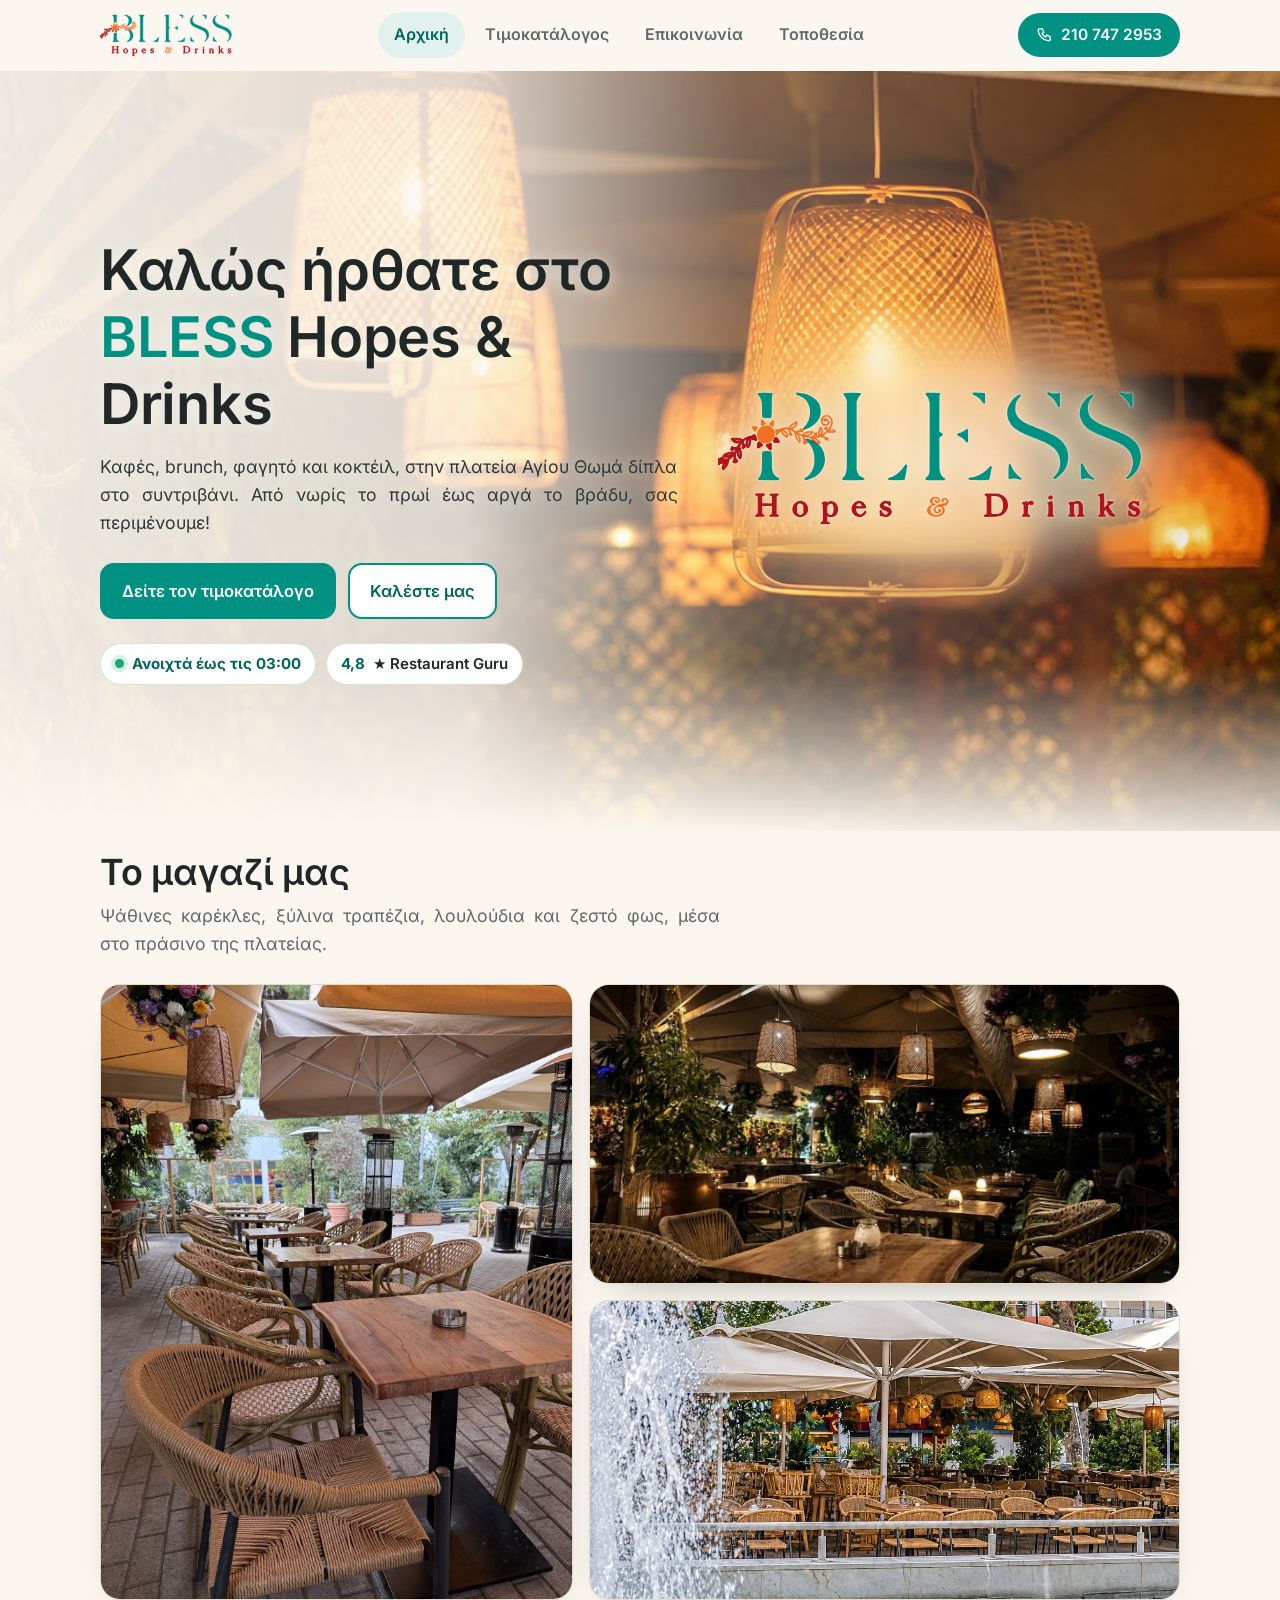
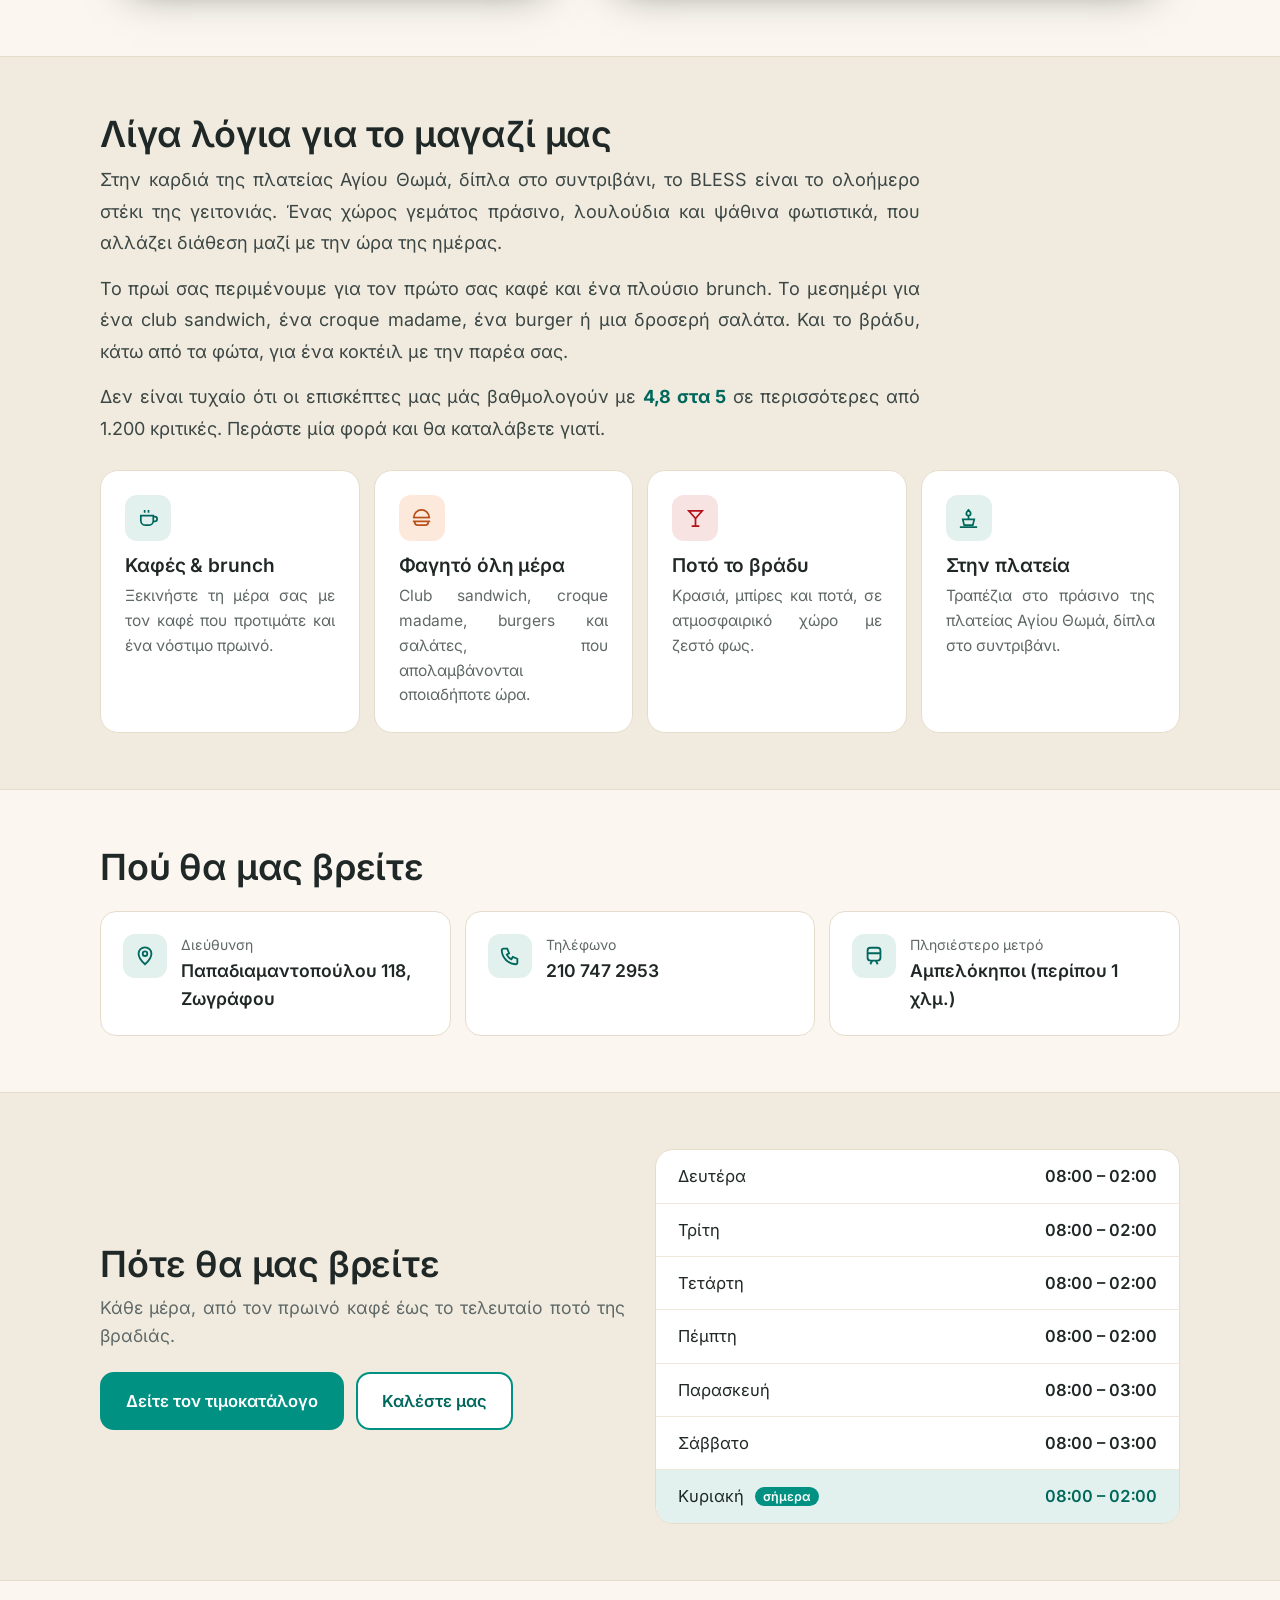
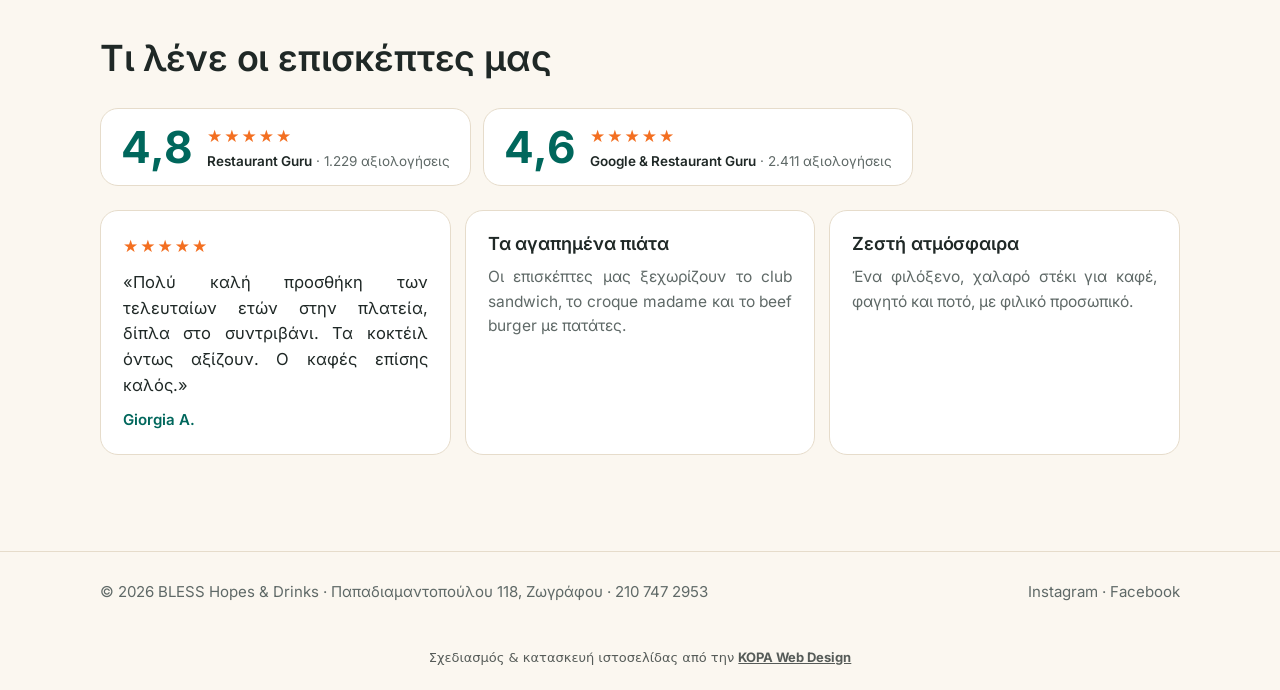
==== erga/bless/index.html @ dde5d7a7 "Host client sites under /erga and link projects directly to them Co-Authored-By: Claude Opus 5.5 <no" ====
<!DOCTYPE html>
<html lang="el">
<head>
<meta charset="utf-8">
<meta name="viewport" content="width=device-width, initial-scale=1">
<title>BLESS Hopes &amp; Drinks · Ζωγράφου</title>
<meta name="description" content="BLESS Hopes & Drinks, Παπαδιαμαντοπούλου 118, πλατεία Αγίου Θωμά, Ζωγράφου. Καφές, brunch, φαγητό και κοκτέιλ, κάθε μέρα από τις 08:00. Τηλ. 210 747 2953.">
<meta name="theme-color" content="#fbf7f0">
<style>
@font-face{font-family:'Inter';font-style:normal;font-display:swap;font-weight:400;src:url([data-uri]) format('woff2');unicode-range:U+0000-00FF,U+0131,U+0152-0153,U+02BB-02BC,U+02C6,U+02DA,U+02DC,U+0304,U+0308,U+0329,U+2000-206F,U+20AC,U+2122,U+2191,U+2193,U+2212,U+2215,U+FEFF,U+FFFD}
@font-face{font-family:'Inter';font-style:normal;font-display:swap;font-weight:400;src:url([data-uri]) format('woff2');unicode-range:U+0370-0377,U+037A-037F,U+0384-038A,U+038C,U+038E-03A1,U+03A3-03FF}
@font-face{font-family:'Inter';font-style:normal;font-display:swap;font-weight:600;src:url([data-uri]) format('woff2');unicode-range:U+0000-00FF,U+0131,U+0152-0153,U+02BB-02BC,U+02C6,U+02DA,U+02DC,U+0304,U+0308,U+0329,U+2000-206F,U+20AC,U+2122,U+2191,U+2193,U+2212,U+2215,U+FEFF,U+FFFD}
@font-face{font-family:'Inter';font-style:normal;font-display:swap;font-weight:600;src:url([data-uri]) format('woff2');unicode-range:U+0370-0377,U+037A-037F,U+0384-038A,U+038C,U+038E-03A1,U+03A3-03FF}
@font-face{font-family:'Inter';font-style:normal;font-display:swap;font-weight:700;src:url([data-uri]) format('woff2');unicode-range:U+0000-00FF,U+0131,U+0152-0153,U+02BB-02BC,U+02C6,U+02DA,U+02DC,U+0304,U+0308,U+0329,U+2000-206F,U+20AC,U+2122,U+2191,U+2193,U+2212,U+2215,U+FEFF,U+FFFD}
@font-face{font-family:'Inter';font-style:normal;font-display:swap;font-weight:700;src:url([data-uri]) format('woff2');unicode-range:U+0370-0377,U+037A-037F,U+0384-038A,U+038C,U+038E-03A1,U+03A3-03FF}
:root{
  --bg:#fbf7f0;        /* κρεμ φόντο */
  --bg-2:#f1ebdf;      /* πιο βαθύ κρεμ για ζώνες */
  --card:#ffffff;
  --line:#e6dccb;
  --teal:#009183;      /* τιρκουάζ λογοτύπου */
  --teal-d:#00675c;    /* πιο σκούρο για hover / κείμενο */
  --red:#b4121a;       /* κόκκινο «Hopes & Drinks» */
  --orange:#f36f21;    /* πορτοκαλί ήλιου */
  --tint:#e2f1ee;      /* απαλό τιρκουάζ για ετικέτες */
  --text:#1f2826;
  --muted:#5f6967;
  --ease:cubic-bezier(.22,.61,.36,1);
  --font:'Aptos','Aptos Body','Aptos Display','Inter',system-ui,-apple-system,'Segoe UI',Roboto,sans-serif;
}
*{box-sizing:border-box;margin:0;padding:0}
html{scroll-behavior:smooth;-webkit-text-size-adjust:100%}
body{font-family:var(--font);font-size:17px;line-height:1.6;background:var(--bg);color:var(--text);
  -webkit-font-smoothing:antialiased;-moz-osx-font-smoothing:grayscale;text-rendering:optimizeLegibility;overflow-x:hidden}
body.locked{overflow:hidden}
button,a,input,blockquote,figcaption,small,b,em{font-family:var(--font)}
a{color:inherit;text-decoration:none}
img{display:block;max-width:100%}
::selection{background:var(--teal);color:#fff}
:focus-visible{outline:3px solid var(--orange);outline-offset:3px;border-radius:8px}
svg.logo{display:block;height:auto}

/* ---------- Splash (λογότυπο σε πλήρη ανάλυση) ---------- */
#splash{position:fixed;inset:0;z-index:100;background:#fff;display:flex;align-items:center;justify-content:center;transition:opacity .8s var(--ease),visibility .8s}
#splash.hide{opacity:0;visibility:hidden}
#splash svg{width:min(88vw,1000px);opacity:0;transform:scale(.94);animation:rise 1.1s var(--ease) .15s forwards}
@keyframes rise{to{opacity:1;transform:none}}

/* ---------- Header ---------- */
header{position:sticky;top:0;z-index:50;background:rgba(251,247,240,.92);backdrop-filter:blur(12px);-webkit-backdrop-filter:blur(12px);border-bottom:1px solid transparent;transition:border-color .4s var(--ease),box-shadow .4s var(--ease)}
header.scrolled{border-color:var(--line);box-shadow:0 6px 24px -18px rgba(0,60,55,.4)}
.bar{max-width:1120px;margin:0 auto;padding:12px 20px;display:flex;align-items:center;justify-content:space-between;gap:16px}
.brand{display:flex;align-items:center}
.brand svg{height:46px;width:auto}
nav{display:flex;gap:4px;align-items:center}
nav a{padding:10px 16px;border-radius:999px;font-weight:600;font-size:16px;color:var(--muted);transition:color .35s var(--ease),background .35s var(--ease)}
nav a:hover{color:var(--text);background:var(--tint)}
nav a.active{color:var(--teal-d);background:var(--tint)}
.call{display:inline-flex;align-items:center;gap:8px;background:var(--teal);color:#fff;padding:10px 18px;border-radius:999px;font-weight:600;font-size:15.5px;transition:background .35s var(--ease),transform .35s var(--ease)}
.call:hover{background:var(--teal-d);transform:translateY(-1px)}
.call svg{width:17px;height:17px}
@media (max-width:760px){
  .bar{padding:8px 8px;gap:6px;flex-wrap:nowrap}
  .brand{flex:none}
  .brand svg{height:22px}
  .call span{display:none}.call{padding:7px;flex:none}
  nav{flex:1;min-width:0;justify-content:space-between;gap:0;overflow-x:auto;scrollbar-width:none}
  nav::-webkit-scrollbar{display:none}
  nav a{flex:0 0 auto;padding:8px 2px;font-size:clamp(10px,2.75vw,14px);letter-spacing:-.015em;white-space:nowrap}
  nav a.active,nav a:hover{background:none}
}
@media (min-width:761px) and (max-width:1000px){
  .bar{gap:8px}
  nav a{padding:9px 10px;font-size:15px}
  .call span{display:none}.call{padding:10px}
}

/* ---------- Views (ομαλές μεταβάσεις) ---------- */
.view{display:none;opacity:0;transform:translateY(14px);transition:opacity .5s var(--ease),transform .5s var(--ease)}
.view.shown{display:block}.view.visible{opacity:1;transform:none}
#veil{position:fixed;inset:0;background:var(--bg);z-index:40;pointer-events:none;opacity:0;transition:opacity .32s var(--ease)}
#veil.on{opacity:1}
.rv{opacity:0;transform:translateY(18px);transition:opacity .7s var(--ease),transform .7s var(--ease)}
.rv.in{opacity:1;transform:none}

.wrap{max-width:1120px;margin:0 auto;padding:0 20px}
section{padding:56px 0}
h1,h2,h3{font-weight:600;line-height:1.2;letter-spacing:-.005em}
h2{font-size:clamp(26px,3.6vw,36px);margin-bottom:8px}
.sub{color:var(--muted);font-size:17.5px;max-width:620px}
.label{display:inline-block;background:var(--tint);color:var(--teal-d);font-weight:600;font-size:13.5px;padding:5px 12px;border-radius:999px;margin-bottom:12px}
.btn svg{width:19px;height:19px}
.btn{display:inline-flex;align-items:center;justify-content:center;gap:8px;padding:14px 24px;border-radius:14px;font-weight:600;font-size:16.5px;border:2px solid var(--teal);transition:background .35s var(--ease),color .35s var(--ease),transform .35s var(--ease),box-shadow .35s var(--ease)}
.btn.solid{background:var(--teal);color:#fff}
.btn.solid:hover{background:var(--teal-d);border-color:var(--teal-d);transform:translateY(-2px);box-shadow:0 10px 24px -12px rgba(0,103,92,.7)}
.btn.line{color:var(--teal-d);background:#fff}
.btn.line:hover{background:var(--tint);transform:translateY(-2px)}

/* Πλήρης στοίχιση κειμένων */
p,.sub,.story p,.fc p,.rc p,.rc blockquote,.row .d,.menu-foot p,.cnote,.box dd,.map p{text-align:justify;text-justify:inter-word;-webkit-hyphens:none;hyphens:none;overflow-wrap:normal;word-break:normal}
.facts,.qi b{text-align:left}
p,.sub,blockquote,.row .d,.box dd{-webkit-hyphens:none;hyphens:none;word-break:keep-all;overflow-wrap:normal}

/* ---------- Αρχική ---------- */
.hero{position:relative;isolation:isolate;overflow:hidden;min-height:min(86vh,760px);display:flex;align-items:center;padding:44px 0 30px}
.hero>.wrap{width:100%;display:grid;grid-template-columns:1.1fr .9fr;gap:30px;align-items:center}
.hero h1,.hero .sub{text-shadow:0 1px 18px rgba(251,247,240,.9)}
.hero .sub{color:#2f3a38}
.hero h1{font-size:clamp(34px,5vw,56px);margin:6px 0 14px}
.hero h1 span{color:var(--teal)}
.hero .acts{display:flex;gap:12px;flex-wrap:wrap;margin-top:26px}
.hero .acts .btn{padding:13px 20px}
.hero-bg{position:absolute;inset:0;z-index:-2;filter:saturate(1.08) contrast(1.03);background-size:cover;background-position:62% 38%;transform:scale(1.03);animation:heroZoom 18s ease-in-out infinite alternate}
@keyframes heroZoom{to{transform:scale(1.09)}}
.hero-veil{position:absolute;inset:0;z-index:-1;background:
  linear-gradient(90deg,rgba(251,247,240,.94) 0%,rgba(251,247,240,.86) 36%,rgba(251,244,232,.35) 58%,rgba(60,35,15,.12) 100%),
  linear-gradient(180deg,rgba(251,247,240,0) 78%,var(--bg) 100%)}
.hero-art{position:relative;justify-self:center;width:min(100%,500px);display:grid;place-items:center;padding:20px 10px}
.hero-art{isolation:isolate}
.hero-art::before{content:"";position:absolute;inset:-34% -10% -34% -6%;z-index:-1;
  background:rgba(255,240,218,.42);backdrop-filter:blur(14px) saturate(1.15);-webkit-backdrop-filter:blur(14px) saturate(1.15);
  -webkit-mask-image:radial-gradient(closest-side,#000 55%,rgba(0,0,0,.6) 75%,transparent 100%);mask-image:radial-gradient(closest-side,#000 55%,rgba(0,0,0,.6) 75%,transparent 100%)}
.hero-art::after{content:"";position:absolute;inset:-10% -4%;z-index:-1;border-radius:50%;background:radial-gradient(closest-side,rgba(255,247,234,.7),rgba(255,240,218,.35) 60%,rgba(255,240,218,0) 100%);animation:glow 6s ease-in-out infinite alternate}
@keyframes glow{from{opacity:.75;transform:scale(.97)}to{opacity:1;transform:scale(1.03)}}
.hero-art svg{width:100%;filter:drop-shadow(0 0 1px rgba(255,248,236,.9)) drop-shadow(0 0 10px rgba(255,236,205,.85)) drop-shadow(0 6px 22px rgba(120,70,20,.25))}
.facts{display:flex;gap:10px;flex-wrap:wrap;margin-top:24px}
.facts span{background:#fff;border:1px solid var(--line);padding:8px 14px;border-radius:999px;font-size:15px;font-weight:600;display:inline-flex;align-items:center;gap:8px}
.facts b{color:var(--teal-d)}
.dot{width:9px;height:9px;border-radius:50%;background:#9aa}
.dot.open{background:#1ba672;box-shadow:0 0 0 4px rgba(27,166,114,.18)}
.dot.closed{background:var(--red)}
@media (max-width:760px){
  .hero{min-height:auto;padding:24px 0 40px}
  .hero>.wrap{grid-template-columns:1fr;text-align:center}
  .hero-bg{background-position:55% 40%}
  .hero-veil{background:linear-gradient(180deg,rgba(251,247,240,.15) 0%,rgba(251,247,240,.6) 34%,rgba(251,247,240,.9) 56%,var(--bg) 100%)}
  .hero-art{grid-row:1;width:min(90%,360px);padding:14px 6px}
  .hero .sub{margin:0 auto;text-align-last:center}.hero .acts,.facts{justify-content:center}
  .hero .acts .btn{flex:1 1 220px}
}

.gallery{display:grid;grid-template-columns:1fr 1.25fr;grid-template-rows:repeat(2,clamp(160px,24vw,300px));gap:16px;margin-top:26px}
.gallery figure{border-radius:20px;overflow:hidden;background:var(--bg-2);border:1px solid var(--line);box-shadow:0 18px 40px -30px rgba(0,0,0,.5)}
.gallery figure:first-child{grid-row:1 / span 2}
.gallery img{width:100%;height:100%;object-fit:cover;transition:transform .8s var(--ease)}
.gallery figure:nth-child(3) img{object-position:50% 58%}
.gallery figure:hover img{transform:scale(1.03)}
@media (max-width:760px){.gallery{gap:10px;grid-template-columns:1fr 1fr;grid-template-rows:repeat(2,150px)}.gallery figure{border-radius:14px}}

.band{background:var(--bg-2);border-top:1px solid var(--line);border-bottom:1px solid var(--line)}

.quick{display:grid;grid-template-columns:repeat(3,1fr);gap:14px;margin-top:22px}
@media (max-width:860px){.quick{grid-template-columns:1fr}}
.qi{background:var(--card);border:1px solid var(--line);border-radius:16px;padding:22px;display:flex;gap:14px;align-items:flex-start;transition:border-color .4s var(--ease)}
a.qi:hover{border-color:var(--teal)}
.qi .ic{flex:none;width:44px;height:44px;border-radius:12px;background:var(--tint);color:var(--teal-d);display:grid;place-items:center}
.qi .ic svg{width:22px;height:22px}
.qi small{display:block;color:var(--muted);font-size:14px}
.qi b{font-weight:600;font-size:17.5px}

.story{max-width:820px;margin-top:6px}
.story p{font-size:18px;line-height:1.75;color:#3c4745}
.story p+p{margin-top:14px}
.story strong{color:var(--teal-d);font-weight:700}
.feat{display:grid;grid-template-columns:repeat(4,1fr);gap:14px;margin-top:26px}
@media (max-width:960px){.feat{grid-template-columns:1fr 1fr}}
@media (max-width:560px){.feat{grid-template-columns:1fr}}
.fc{background:var(--card);border:1px solid var(--line);border-radius:18px;padding:24px;transition:transform .4s var(--ease),box-shadow .4s var(--ease)}
.fc:hover{transform:translateY(-4px);box-shadow:0 16px 32px -22px rgba(0,60,55,.5)}
.fc .ic{width:46px;height:46px;border-radius:12px;background:var(--tint);color:var(--teal-d);display:grid;place-items:center;margin-bottom:14px}
.fc:nth-child(2) .ic{background:#fde9dc;color:#b9501a}
.fc:nth-child(3) .ic{background:#f8e3e3;color:var(--red)}
.fc .ic svg{width:23px;height:23px}
.fc h3{font-size:19px;margin-bottom:6px}
.fc p{color:var(--muted);font-size:15.5px}

.rev-head{display:flex;justify-content:space-between;align-items:flex-end;gap:20px;flex-wrap:wrap}
.scores{display:flex;gap:12px;flex-wrap:wrap}
.score{display:flex;align-items:center;gap:14px;background:var(--card);border:1px solid var(--line);border-radius:18px;padding:14px 20px}
.score .big{font-size:44px;font-weight:700;color:var(--teal-d);line-height:1}
.score small{color:var(--muted);font-size:13.5px;line-height:1.4;display:block;margin-top:2px}
.score small b{color:var(--text);font-weight:600}
.stars{color:var(--orange);letter-spacing:2px;font-size:17px}
.reviews{display:grid;grid-template-columns:repeat(3,1fr);gap:14px;margin-top:24px}
@media (max-width:960px){.reviews{grid-template-columns:1fr 1fr}}
@media (max-width:620px){.reviews{grid-template-columns:1fr}}
.rc{background:var(--card);border:1px solid var(--line);border-radius:18px;padding:22px;display:flex;flex-direction:column;gap:10px}
.rc blockquote{font-size:16.5px;line-height:1.55;flex:1}
.rc figcaption{font-weight:600;color:var(--teal-d);font-size:15px}
.rc h3{font-size:18px}
.rc p{color:var(--muted);font-size:15.5px}

.hours-wrap{display:grid;grid-template-columns:1fr 1fr;gap:30px;align-items:center}
@media (max-width:860px){.hours-wrap{grid-template-columns:1fr}}
.hours{background:var(--card);border:1px solid var(--line);border-radius:18px;overflow:hidden}
.hr{display:flex;justify-content:space-between;padding:13px 22px;border-top:1px solid #efe8db;font-size:16.5px}
.hr:first-child{border-top:0}
.hr b{font-weight:600;font-variant-numeric:tabular-nums}
.hr.today{background:var(--tint)}
.hr.today b{color:var(--teal-d)}
.hr em{font-style:normal;font-size:12.5px;font-weight:600;color:#fff;background:var(--teal);padding:2px 8px;border-radius:999px;margin-left:6px;vertical-align:1px}

/* ---------- Τιμοκατάλογος ---------- */
.menu-head{padding:40px 0 10px;text-align:center}
.menu-head .sub{margin:0 auto;text-align-last:center}
.chips{position:sticky;top:var(--hh,69px);z-index:30;background:rgba(251,247,240,.95);backdrop-filter:blur(8px);-webkit-backdrop-filter:blur(8px);padding:10px 0;border-bottom:1px solid var(--line)}
.chips .cw{position:relative;max-width:1120px;margin:0 auto}
.chips .wrap{scroll-behavior:smooth;-webkit-mask-image:linear-gradient(90deg,transparent 0,#000 28px,#000 calc(100% - 28px),transparent 100%);mask-image:linear-gradient(90deg,transparent 0,#000 28px,#000 calc(100% - 28px),transparent 100%);display:flex;gap:8px;overflow-x:auto;scrollbar-width:none;-webkit-overflow-scrolling:touch}
.chips .wrap::-webkit-scrollbar{display:none}
.chips .arr{position:absolute;top:50%;transform:translateY(-50%);z-index:2;width:36px;height:36px;border-radius:50%;border:1px solid var(--line);background:#fff;color:var(--teal-d);font-size:22px;line-height:1;cursor:pointer;display:grid;place-items:center;box-shadow:0 4px 12px -6px rgba(0,60,55,.35);transition:opacity .3s var(--ease),background .3s}
.chips .arr:hover{background:var(--tint)}
.chips .arr.l{left:6px}.chips .arr.r{right:6px}
.chips .arr.off{opacity:0;pointer-events:none}
.chips .wrap button{flex:none;border:1px solid var(--line);background:#fff;color:var(--text);padding:9px 16px;border-radius:999px;font-size:15px;font-weight:600;cursor:pointer;transition:background .3s var(--ease),color .3s var(--ease),border-color .3s var(--ease)}
.chips .wrap button:hover{border-color:var(--teal)}
.chips .wrap button.on{background:var(--teal);border-color:var(--teal);color:#fff}
.cat{padding:34px 0 6px}
.cat h3{font-size:24px;display:flex;align-items:center;gap:12px;margin-bottom:14px}
.cat h3::after{content:"";flex:1;height:1px;background:var(--line)}
.list{background:var(--card);border:1px solid var(--line);border-radius:18px;overflow:hidden}
.row{display:flex;align-items:baseline;gap:12px;padding:15px 22px;border-top:1px solid #efe8db;transition:background .3s var(--ease)}
.row:first-child{border-top:0}
.row:hover{background:#f7fbfa}
.row .n{font-weight:600;font-size:17px}
.row .d{display:block;color:var(--muted);font-size:14.5px;font-weight:400;margin-top:2px}
.row .dots{flex:1;border-bottom:2px dotted #ddd3c2;transform:translateY(-5px);min-width:20px}
.row .p{font-weight:700;color:var(--teal-d);font-size:17.5px;white-space:nowrap;font-variant-numeric:tabular-nums}
.row .p.tbd{color:#b9b1a3}
.sh{padding:12px 22px 8px;background:var(--tint);color:var(--teal-d);font-weight:700;font-size:14px;letter-spacing:.06em;text-transform:uppercase;border-top:1px solid #efe8db}
.sh:first-child{border-top:0}
.cnote{color:var(--muted);font-size:15px;margin:-6px 0 12px}
@media (max-width:600px){.row .p{font-size:16px;white-space:normal;text-align:right;max-width:46%}}
@media (max-width:600px){.row .dots{visibility:hidden;min-width:8px}.row{padding:14px 18px}}
.menu-foot{margin:40px 0 10px;padding:22px;border-radius:18px;background:var(--tint);display:flex;justify-content:space-between;align-items:center;gap:16px;flex-wrap:wrap}
.menu-foot p{font-weight:600;max-width:620px}

/* ---------- Επικοινωνία ---------- */
.contact{display:grid;grid-template-columns:1fr 1fr;gap:16px;margin-top:24px}
@media (max-width:860px){.contact{grid-template-columns:1fr}}
.box{background:var(--card);border:1px solid var(--line);border-radius:18px;padding:26px}
.box dl{display:grid;gap:20px}
.box dt{font-size:14px;color:var(--muted);font-weight:600}
.box dd{font-size:19px;font-weight:600;margin-top:2px}
.box dd a{color:var(--teal-d);border-bottom:2px solid rgba(0,145,131,.3);transition:border-color .3s}
.box dd a:hover{border-color:var(--teal)}
.soc{display:flex;gap:10px;flex-wrap:wrap;margin-top:8px}
.soc a{display:inline-flex;align-items:center;gap:8px;padding:10px 16px;border:1px solid var(--line);border-radius:12px;font-weight:600;font-size:15.5px;background:#fff;transition:border-color .3s var(--ease),color .3s var(--ease)}
.soc a:hover{border-color:var(--teal);color:var(--teal-d)}
.soc svg{width:18px;height:18px}
.box dd .soc a{border-bottom:1px solid var(--line);color:var(--text)}
.map{border-radius:18px;border:1px solid var(--line);min-height:340px;position:relative;overflow:hidden;display:flex;flex-direction:column;justify-content:flex-end;padding:26px;isolation:isolate}
.map-bg{position:absolute;inset:0;z-index:-2;background-size:cover;background-position:center}
.map::before{content:"";position:absolute;inset:0;z-index:-1;background:linear-gradient(180deg,rgba(255,255,255,0) 25%,rgba(255,255,255,.97) 75%)}
.map h3{font-size:22px}.map p{color:var(--muted);margin:2px 0 16px}

footer{margin-top:40px;border-top:1px solid var(--line);padding:28px 0;color:var(--muted);font-size:15px}
footer .wrap{display:flex;justify-content:space-between;align-items:center;gap:14px;flex-wrap:wrap}
footer a:hover{color:var(--teal-d)}

@media (prefers-reduced-motion:reduce){*,*::before,*::after{animation-duration:.01ms!important;animation-iteration-count:1!important;transition-duration:.01ms!important;scroll-behavior:auto!important}}
</style>
</head>
<body class="locked">

<svg width="0" height="0" style="position:absolute" aria-hidden="true"><symbol id="logo" viewBox="0 0 447 146"><path fill="#009183" stroke="#009183" stroke-width="1.4" stroke-linejoin="round" fill-rule="evenodd" d="M40.54,94.08C40.00,93.69 40.07,93.47 41.00,92.68C41.46,92.30 41.83,91.88 41.83,91.75C41.83,91.63 42.02,91.30 42.26,91.02C42.49,90.75 42.78,90.16 42.91,89.72C43.03,89.28 43.26,88.50 43.41,88.00C44.09,85.71 44.16,84.53 44.16,76.23C44.17,67.91 44.21,67.28 44.86,67.07C45.04,67.02 46.67,66.96 48.46,66.94C51.29,66.92 51.77,66.95 52.07,67.19C52.41,67.46 52.42,67.65 52.52,75.61C52.58,80.09 52.70,84.09 52.79,84.50C53.25,86.56 53.50,87.39 53.75,87.66C53.89,87.83 54.10,88.25 54.19,88.60C54.39,89.33 54.72,89.80 55.96,91.16C56.87,92.15 57.69,92.66 59.00,93.04C59.83,93.27 60.11,93.83 59.55,94.10C59.39,94.18 55.12,94.27 50.08,94.30C41.90,94.34 40.88,94.32 40.54,94.08ZM123.68,94.01C123.25,93.59 123.42,93.14 124.14,92.76C124.82,92.41 126.40,89.98 126.80,88.67C127.52,86.32 127.69,85.39 127.85,83.08C127.95,81.52 127.99,68.61 127.96,48.75L127.90,16.92L127.46,15.42C126.99,13.80 125.83,11.40 125.32,11.00C124.91,10.67 124.45,9.55 124.67,9.42C124.94,9.25 140.19,9.29 140.36,9.46C140.62,9.72 140.22,10.46 139.33,11.35C138.49,12.19 137.87,13.31 136.80,15.92L136.25,17.25L136.25,51.17L136.25,85.08L136.60,85.76C136.80,86.12 137.04,86.83 137.15,87.32C137.25,87.81 137.53,88.43 137.75,88.70C137.98,88.97 138.17,89.29 138.17,89.41C138.17,89.69 140.23,91.75 141.05,92.30C141.39,92.53 142.13,92.84 142.69,92.98C143.79,93.27 144.23,93.67 143.86,94.04C143.70,94.20 141.52,94.26 133.84,94.30C124.06,94.36 124.02,94.36 123.68,94.01ZM170.00,94.22C168.86,94.13 168.50,94.02 168.50,93.75C168.50,93.40 169.04,93.17 170.65,92.84C172.11,92.54 173.10,92.10 174.92,90.96C175.47,90.62 176.14,90.21 176.42,90.06C177.81,89.29 182.35,84.87 183.04,83.61C183.20,83.32 183.53,82.81 183.79,82.48C184.04,82.14 184.51,81.52 184.82,81.10C185.14,80.67 185.53,80.33 185.70,80.33C186.12,80.33 186.32,80.94 186.13,81.66C186.04,81.98 185.93,82.48 185.89,82.75C185.84,83.02 185.70,83.85 185.57,84.58C185.44,85.32 185.22,86.70 185.08,87.67C184.93,88.63 184.67,89.99 184.49,90.69C184.31,91.39 184.17,92.30 184.17,92.71C184.17,93.20 184.06,93.60 183.85,93.86L183.53,94.25L177.14,94.27C173.63,94.27 170.41,94.25 170.00,94.22ZM205.88,94.17C205.37,93.96 205.40,93.42 205.95,93.05C206.37,92.76 207.35,91.83 208.23,90.86C208.46,90.61 208.73,90.05 208.83,89.61C208.93,89.17 209.11,88.65 209.23,88.45C209.36,88.25 209.53,87.48 209.60,86.75C209.68,86.02 209.75,70.34 209.75,51.92L209.75,18.42L209.37,17.17C209.16,16.48 208.93,15.57 208.86,15.14C208.79,14.71 208.54,14.07 208.30,13.72C208.06,13.37 207.82,12.91 207.75,12.70C207.69,12.49 207.23,11.86 206.74,11.30C205.84,10.30 205.54,9.45 206.04,9.31C206.16,9.28 209.04,9.27 212.44,9.30C219.43,9.36 219.11,9.29 218.46,10.64L218.08,11.42L218.04,29.29L217.99,47.17L218.68,47.91C219.24,48.52 219.52,48.68 220.27,48.84C220.99,48.99 221.23,49.12 221.38,49.44C221.64,50.02 221.41,50.31 220.29,50.88C219.78,51.14 219.06,51.63 218.69,51.98L218.01,52.61L218.00,67.96C218.00,84.87 218.02,85.30 219.01,88.23C219.52,89.73 220.41,91.21 221.27,92.03C221.54,92.28 222.18,92.67 222.71,92.91C223.71,93.35 223.97,93.82 223.38,94.11C222.97,94.30 206.34,94.36 205.88,94.17ZM250.08,94.22C248.31,94.15 248.00,94.07 248.00,93.66C248.00,93.24 248.59,93.00 249.64,92.99C251.55,92.98 254.17,92.30 256.42,91.24C256.88,91.02 257.43,90.80 257.64,90.74C257.86,90.68 258.30,90.45 258.62,90.23C258.95,90.01 259.31,89.83 259.42,89.83C259.54,89.83 260.01,89.57 260.48,89.25C260.94,88.93 261.36,88.67 261.40,88.67C261.51,88.67 262.93,87.71 263.83,87.03C265.14,86.03 265.80,85.41 267.94,83.12C268.69,82.32 269.42,81.67 269.57,81.67C269.91,81.67 269.91,82.24 269.57,83.19C269.43,83.59 269.21,84.70 269.08,85.67C268.95,86.63 268.72,87.87 268.58,88.42C268.43,88.97 268.20,90.09 268.06,90.92C267.73,92.98 267.51,93.64 267.03,94.01C266.64,94.32 266.31,94.33 259.02,94.30C254.84,94.28 250.82,94.24 250.08,94.22ZM86.17,93.92C85.84,93.52 86.14,93.12 86.89,92.96C87.88,92.76 91.21,89.81 92.04,88.40C92.20,88.14 92.65,87.41 93.05,86.80C93.73,85.76 94.71,83.21 95.43,80.67C95.81,79.28 95.97,76.11 95.82,72.58C95.72,69.98 95.63,69.26 95.35,68.54C95.16,68.06 95.00,67.47 95.00,67.24C95.00,67.00 94.86,66.46 94.69,66.03C94.53,65.60 94.21,64.73 94.00,64.08C93.61,62.90 93.12,61.97 92.29,60.89C92.04,60.56 91.83,60.23 91.83,60.17C91.83,59.93 89.64,57.41 89.25,57.21C89.03,57.09 88.81,56.86 88.76,56.69C88.70,56.52 88.37,56.27 88.01,56.12C87.49,55.92 87.32,55.75 87.20,55.31C87.06,54.79 87.09,54.74 87.52,54.60C87.85,54.50 88.22,54.54 88.78,54.74C89.22,54.89 89.91,55.09 90.30,55.17C90.70,55.26 91.36,55.48 91.78,55.66C92.20,55.85 92.71,56.00 92.91,56.00C93.12,56.00 93.56,56.19 93.90,56.42C94.24,56.65 94.83,57.00 95.22,57.19C95.60,57.39 96.14,57.73 96.42,57.95C96.69,58.17 97.08,58.47 97.29,58.63C98.66,59.69 99.03,60.04 100.02,61.16C101.27,62.60 102.76,64.99 103.10,66.11C103.22,66.53 103.48,67.11 103.65,67.40C103.83,67.69 104.06,68.41 104.16,69.01C104.25,69.60 104.45,70.50 104.59,71.00C104.74,71.50 104.90,72.80 104.95,73.88C105.03,75.54 104.99,76.05 104.70,77.21C104.50,77.97 104.24,79.11 104.11,79.75C103.73,81.63 103.05,83.07 101.38,85.50C101.23,85.73 100.85,86.20 100.55,86.54C100.25,86.89 100.00,87.23 100.00,87.30C100.00,87.42 97.37,89.71 96.18,90.63C95.91,90.84 95.44,91.10 95.13,91.20C94.83,91.30 94.40,91.51 94.17,91.67C93.52,92.12 90.92,93.15 90.13,93.27C89.74,93.33 89.13,93.53 88.77,93.70C87.84,94.17 86.47,94.29 86.17,93.92ZM297.80,93.67C297.56,93.49 297.19,93.33 296.97,93.33C296.76,93.33 296.25,93.23 295.83,93.10C294.26,92.60 293.17,92.50 291.51,92.69C290.63,92.79 289.71,92.98 289.47,93.10C288.94,93.37 287.90,93.41 287.75,93.17C287.61,92.95 287.61,79.67 287.74,79.65C287.80,79.64 288.07,79.72 288.34,79.84C288.72,79.99 288.87,80.20 289.00,80.73C289.23,81.68 290.96,85.09 291.62,85.88C291.92,86.24 292.17,86.60 292.17,86.69C292.17,87.15 295.98,91.18 296.97,91.76C297.25,91.92 297.56,92.22 297.67,92.43C297.78,92.63 298.17,92.91 298.53,93.06C299.01,93.25 299.18,93.40 299.14,93.62C299.06,94.05 298.31,94.08 297.80,93.67ZM369.60,93.75C369.42,93.61 369.01,93.46 368.68,93.40C368.35,93.34 367.93,93.21 367.75,93.12C367.57,93.02 366.93,92.85 366.33,92.73C365.07,92.48 362.05,92.70 361.31,93.10C361.06,93.23 360.60,93.33 360.28,93.33C359.16,93.33 359.16,93.31 359.17,86.82C359.18,83.65 359.14,80.69 359.08,80.23C358.96,79.33 359.21,78.90 359.72,79.10C360.00,79.20 360.66,80.50 361.17,81.95C361.51,82.92 362.20,84.18 362.78,84.89C362.99,85.15 363.17,85.45 363.17,85.56C363.17,85.97 367.01,90.67 367.35,90.67C367.50,90.67 368.18,91.27 369.42,92.50C369.69,92.78 370.07,93.00 370.26,93.00C370.68,93.00 371.00,93.30 371.00,93.70C371.00,94.08 370.07,94.11 369.60,93.75ZM332.00,92.90C332.00,92.76 332.49,92.18 333.09,91.62C335.51,89.37 337.42,85.98 337.90,83.08C338.04,82.26 338.27,81.24 338.42,80.83C338.85,79.64 338.80,75.24 338.35,73.91C338.17,73.37 337.94,72.45 337.85,71.89C337.76,71.32 337.56,70.61 337.39,70.31C337.23,70.00 336.98,69.41 336.83,69.00C336.69,68.59 336.27,67.81 335.91,67.27C335.55,66.74 335.10,66.06 334.92,65.77C334.48,65.07 332.23,62.72 331.56,62.27C331.28,62.08 330.47,61.48 329.77,60.96C329.07,60.43 328.03,59.76 327.46,59.47C326.89,59.17 326.28,58.82 326.11,58.68C325.79,58.41 325.04,57.99 323.89,57.44C322.77,56.90 322.42,56.73 322.08,56.53C321.90,56.43 320.85,55.99 319.75,55.57C318.65,55.15 317.51,54.66 317.21,54.49C316.91,54.32 316.35,54.10 315.96,53.99C315.57,53.89 315.14,53.70 315.00,53.58C314.86,53.45 314.39,53.27 313.95,53.17C313.52,53.08 312.81,52.82 312.37,52.60C311.28,52.04 308.19,50.78 306.58,50.25C305.85,50.00 305.13,49.70 304.99,49.57C304.84,49.44 304.37,49.23 303.93,49.10C303.49,48.96 303.01,48.75 302.86,48.61C302.71,48.48 302.05,48.14 301.39,47.85C299.73,47.13 297.67,46.03 297.11,45.56C296.85,45.34 296.54,45.17 296.42,45.17C296.29,45.17 295.98,44.99 295.72,44.77C295.46,44.56 295.00,44.25 294.70,44.10C293.99,43.73 290.75,40.52 289.83,39.25C289.43,38.71 288.92,37.92 288.71,37.50C288.50,37.09 288.22,36.56 288.09,36.33C287.74,35.68 287.15,34.15 286.98,33.42C286.72,32.38 286.38,29.17 286.42,28.25C286.49,26.87 287.12,23.39 287.39,22.97C287.53,22.76 287.73,22.25 287.83,21.83C287.94,21.42 288.16,20.93 288.32,20.75C288.48,20.57 288.84,19.93 289.13,19.33C289.42,18.74 290.21,17.57 290.90,16.75C292.36,15.00 292.06,15.30 293.83,13.84C296.13,11.96 296.29,11.83 296.42,11.83C296.49,11.83 296.80,11.64 297.11,11.41C297.69,10.97 298.50,10.90 298.62,11.28C298.66,11.39 298.26,11.88 297.74,12.36C297.22,12.85 296.69,13.36 296.56,13.50C295.33,14.82 294.28,16.80 293.56,19.17C293.10,20.70 293.08,20.86 293.09,24.17L293.11,27.58L293.77,29.33C294.14,30.30 294.78,31.61 295.21,32.25C296.08,33.54 298.05,35.65 299.14,36.42C299.52,36.69 300.23,37.23 300.71,37.61C301.19,37.99 301.98,38.46 302.47,38.66C302.96,38.85 303.63,39.19 303.97,39.42C304.30,39.65 304.65,39.83 304.75,39.84C304.84,39.84 305.25,40.06 305.65,40.34C306.05,40.61 306.50,40.83 306.65,40.83C306.80,40.83 307.22,40.99 307.58,41.19C307.94,41.38 308.61,41.65 309.06,41.78C309.52,41.92 310.35,42.24 310.90,42.49C311.46,42.75 312.10,43.01 312.33,43.07C312.56,43.13 313.16,43.36 313.67,43.58C315.64,44.42 316.60,44.80 317.07,44.91C317.34,44.97 317.76,45.16 317.99,45.32C318.22,45.49 318.60,45.68 318.83,45.75C319.06,45.81 319.81,46.11 320.50,46.41C321.19,46.71 322.48,47.23 323.37,47.58C324.26,47.92 325.07,48.31 325.18,48.44C325.29,48.56 325.67,48.72 326.03,48.77C326.38,48.83 326.95,49.09 327.28,49.36C327.61,49.62 327.99,49.83 328.13,49.83C328.47,49.83 331.49,51.38 332.74,52.19C333.29,52.54 333.83,52.83 333.95,52.83C334.07,52.83 334.45,53.08 334.79,53.39C335.14,53.69 335.94,54.35 336.58,54.84C337.22,55.33 338.19,56.14 338.72,56.66C339.79,57.68 341.88,60.37 342.07,60.96C342.14,61.17 342.37,61.51 342.59,61.71C343.23,62.32 344.63,66.42 344.94,68.58C345.28,70.94 345.18,75.37 344.75,77.08C344.10,79.68 343.30,81.98 342.75,82.84C342.43,83.34 342.12,83.88 342.07,84.05C341.86,84.70 340.07,86.98 338.53,88.54C336.45,90.64 336.17,90.90 335.67,91.16C335.44,91.28 335.19,91.48 335.12,91.61C335.04,91.73 334.52,92.14 333.96,92.50C332.89,93.20 332.00,93.38 332.00,92.90ZM403.94,93.06C403.69,92.80 403.70,92.79 405.87,90.53C406.99,89.36 408.76,86.49 408.99,85.46C409.08,85.06 409.30,84.40 409.49,83.99C409.67,83.58 409.83,83.02 409.83,82.73C409.83,82.44 409.95,81.88 410.10,81.48C410.53,80.29 410.58,75.79 410.18,74.08C410.00,73.35 409.81,72.45 409.75,72.08C409.69,71.72 409.51,71.19 409.35,70.92C409.19,70.64 408.97,70.07 408.87,69.65C408.55,68.39 407.29,66.38 405.81,64.77C405.29,64.21 404.69,63.53 404.49,63.27C404.28,63.01 403.73,62.54 403.26,62.22C402.80,61.91 402.15,61.45 401.82,61.20C401.49,60.95 400.81,60.44 400.32,60.07C399.82,59.70 399.15,59.30 398.83,59.19C398.51,59.08 397.97,58.80 397.63,58.58C397.28,58.35 396.72,57.98 396.37,57.76C396.03,57.53 395.49,57.25 395.17,57.15C394.85,57.04 394.41,56.81 394.19,56.64C393.98,56.48 393.53,56.29 393.19,56.23C392.86,56.17 392.28,55.95 391.92,55.75C391.55,55.54 390.88,55.25 390.42,55.10C389.96,54.95 389.21,54.65 388.76,54.42C388.31,54.19 387.82,54.00 387.66,54.00C387.51,54.00 387.19,53.85 386.95,53.66C386.72,53.48 386.13,53.25 385.65,53.16C385.17,53.07 384.65,52.88 384.49,52.74C384.23,52.50 383.89,52.36 381.40,51.42C380.85,51.21 380.17,50.93 379.90,50.79C379.64,50.66 379.00,50.41 378.50,50.25C378.00,50.09 377.36,49.83 377.08,49.66C376.81,49.50 376.25,49.27 375.84,49.17C375.43,49.06 374.89,48.79 374.63,48.58C374.38,48.37 373.89,48.10 373.55,47.99C372.70,47.72 369.44,46.08 369.14,45.78C369.01,45.65 368.68,45.43 368.41,45.29C367.03,44.57 364.50,42.60 363.48,41.44C362.07,39.85 360.83,38.34 360.83,38.24C360.83,38.17 360.41,37.29 359.90,36.27C359.31,35.10 358.91,34.07 358.81,33.44C358.72,32.90 358.54,32.23 358.39,31.96C358.00,31.20 358.00,27.61 358.38,26.00C358.55,25.31 358.77,24.41 358.86,24.00C359.05,23.21 359.60,21.82 360.27,20.41C360.49,19.95 360.67,19.50 360.67,19.41C360.67,19.19 363.45,15.73 364.17,15.06C364.85,14.42 366.49,13.08 367.06,12.69C369.43,11.08 369.73,10.92 370.07,11.06C370.51,11.22 370.38,11.45 369.17,12.71C366.62,15.35 366.52,15.51 365.42,19.00C364.35,22.36 364.44,26.30 365.64,29.35C365.90,30.03 366.17,30.80 366.23,31.06C366.48,32.07 369.24,35.18 371.07,36.50C371.51,36.82 372.00,37.22 372.15,37.39C372.30,37.55 373.15,38.06 374.05,38.51C374.95,38.95 375.88,39.47 376.11,39.66C376.35,39.85 376.67,40.00 376.83,40.00C376.99,40.00 377.30,40.14 377.52,40.31C377.74,40.49 378.20,40.71 378.54,40.80C378.88,40.89 379.37,41.12 379.64,41.31C379.90,41.50 380.45,41.73 380.86,41.82C381.55,41.98 381.99,42.15 384.67,43.33C385.26,43.59 386.09,43.92 386.50,44.06C388.30,44.66 389.27,45.04 389.51,45.26C389.66,45.39 390.18,45.64 390.68,45.81C391.50,46.10 393.83,47.03 395.08,47.58C395.36,47.70 395.77,47.85 396.00,47.92C396.23,47.99 396.60,48.19 396.81,48.36C397.03,48.53 397.52,48.75 397.90,48.85C398.27,48.95 398.70,49.13 398.83,49.24C398.97,49.36 399.71,49.74 400.48,50.08C402.54,51.00 404.36,51.98 404.84,52.44C405.08,52.65 405.39,52.83 405.54,52.83C405.68,52.83 406.13,53.11 406.53,53.44C406.92,53.77 407.66,54.35 408.15,54.72C409.39,55.63 412.75,59.02 413.10,59.70C413.25,60.00 413.56,60.46 413.77,60.72C413.99,60.98 414.17,61.27 414.17,61.36C414.17,61.46 414.34,61.77 414.54,62.05C414.98,62.66 415.93,65.28 416.28,66.83C416.41,67.43 416.64,68.43 416.78,69.05C417.12,70.51 417.01,74.69 416.58,76.42C415.54,80.64 414.67,83.00 413.65,84.31C413.47,84.55 413.01,85.21 412.65,85.77C411.25,87.92 408.99,90.09 405.60,92.53C404.80,93.12 404.19,93.31 403.94,93.06ZM245.11,56.62C244.98,56.42 244.77,56.05 244.64,55.81C244.33,55.19 242.35,53.15 241.67,52.75C241.37,52.57 240.77,52.21 240.35,51.96C239.93,51.71 239.09,51.31 238.48,51.08C237.15,50.57 236.68,50.14 237.01,49.74C237.37,49.31 238.02,49.05 239.21,48.86C239.83,48.77 240.54,48.55 240.79,48.37C241.04,48.20 241.51,47.96 241.83,47.83C242.15,47.71 242.61,47.47 242.85,47.31C243.09,47.14 243.48,46.93 243.72,46.84C243.96,46.75 244.39,46.36 244.67,45.96C245.23,45.19 245.71,44.92 246.12,45.15C246.35,45.27 246.38,45.97 246.35,50.91C246.33,54.00 246.27,56.64 246.22,56.77C246.08,57.13 245.37,57.04 245.11,56.62ZM84.33,44.66C84.33,44.21 84.99,43.33 86.31,42.02C87.10,41.23 87.88,40.36 88.04,40.08C88.19,39.81 88.39,39.47 88.48,39.33C89.43,37.83 90.22,36.06 90.65,34.50C91.52,31.32 91.58,30.83 91.57,27.83C91.56,25.12 91.52,24.79 91.05,23.08C90.41,20.78 89.89,19.44 89.33,18.58C89.09,18.22 88.79,17.65 88.66,17.33C88.21,16.20 85.21,13.46 83.19,12.34C82.95,12.20 82.48,11.93 82.15,11.73C81.82,11.52 81.24,11.28 80.88,11.18C80.51,11.08 80.00,10.83 79.74,10.62C79.48,10.42 78.92,10.17 78.51,10.08C77.92,9.95 77.75,9.84 77.75,9.58C77.75,9.32 77.88,9.24 78.40,9.20C78.77,9.17 79.33,9.26 79.65,9.40C79.98,9.53 80.70,9.69 81.25,9.74C84.04,9.98 85.14,10.14 85.70,10.38C86.04,10.53 86.76,10.76 87.31,10.90C87.85,11.04 88.55,11.30 88.86,11.49C89.17,11.68 89.53,11.83 89.67,11.83C89.97,11.83 91.63,12.68 93.08,13.57C94.56,14.47 96.74,16.40 97.58,17.56C97.99,18.12 98.48,18.79 98.67,19.03C98.86,19.28 99.10,19.73 99.20,20.03C99.30,20.32 99.56,20.83 99.78,21.14C100.04,21.52 100.17,21.95 100.17,22.43C100.17,22.83 100.32,23.53 100.50,24.00C100.77,24.69 100.83,25.24 100.83,27.00C100.83,28.76 100.77,29.31 100.50,30.00C100.32,30.47 100.17,31.08 100.17,31.36C100.17,32.03 98.71,34.98 97.79,36.16C96.89,37.32 95.30,38.92 94.33,39.63C93.92,39.94 93.11,40.55 92.52,40.99C91.94,41.43 91.16,41.88 90.79,41.99C90.42,42.11 89.82,42.38 89.45,42.61C89.09,42.84 88.52,43.12 88.19,43.24C87.85,43.36 87.28,43.62 86.92,43.81C86.55,44.01 86.10,44.17 85.92,44.17C85.73,44.17 85.34,44.32 85.04,44.50C84.41,44.88 84.33,44.90 84.33,44.66ZM44.44,32.70C44.20,32.42 44.17,31.73 44.17,26.28C44.17,20.13 44.08,18.92 43.50,16.50C42.89,13.98 42.38,12.94 40.96,11.40C40.09,10.44 39.65,9.63 39.89,9.39C40.02,9.25 52.96,9.29 53.18,9.42C53.43,9.58 53.25,10.41 52.83,11.01C52.50,11.47 52.49,11.71 52.45,22.01C52.42,32.21 52.41,32.53 52.09,32.76C51.84,32.95 51.03,33.00 48.24,33.00C45.04,33.00 44.69,32.97 44.44,32.70ZM336.26,21.90C336.12,21.76 336.00,21.52 336.00,21.37C336.00,21.07 334.70,18.43 334.11,17.53C333.56,16.69 330.83,13.49 330.17,12.92C329.85,12.64 329.31,12.14 328.97,11.79C328.63,11.45 328.24,11.17 328.12,11.17C327.99,11.17 327.74,11.01 327.57,10.81C327.39,10.62 326.93,10.32 326.54,10.15C325.99,9.91 325.83,9.76 325.83,9.44C325.83,8.91 326.35,8.78 327.23,9.10C329.39,9.89 330.22,10.03 332.63,10.03C334.74,10.03 335.08,9.99 335.60,9.68C336.29,9.27 336.72,9.24 336.99,9.58C337.27,9.91 337.29,21.30 337.01,21.81C336.79,22.23 336.61,22.26 336.26,21.90ZM408.19,21.94C408.09,21.82 407.56,20.83 407.02,19.74C406.49,18.64 405.79,17.43 405.48,17.04C403.44,14.49 402.67,13.63 401.43,12.51C400.66,11.82 399.57,10.96 399.02,10.61C397.85,9.86 397.59,9.60 397.73,9.25C397.86,8.89 398.40,8.94 400.01,9.44C402.55,10.22 406.24,10.26 407.66,9.52C408.48,9.10 408.41,9.10 408.74,9.43C408.97,9.66 409.00,10.46 409.00,15.73C409.00,20.20 408.95,21.82 408.80,21.97C408.54,22.22 408.42,22.22 408.19,21.94ZM261.91,18.05C261.41,16.77 261.12,16.38 259.34,14.55C257.63,12.79 257.22,12.49 255.02,11.33C254.59,11.10 254.02,10.75 253.76,10.54C253.50,10.34 253.14,10.17 252.97,10.17C252.50,10.17 252.00,9.86 252.00,9.57C252.00,9.13 252.82,8.96 253.91,9.17C254.54,9.29 256.32,9.34 258.86,9.31C261.89,9.27 262.88,9.31 263.04,9.47C263.20,9.63 263.25,10.77 263.25,14.13L263.25,18.58L262.70,18.64C262.21,18.68 262.14,18.63 261.91,18.05Z"/><path fill="#B4121A" stroke="#B4121A" stroke-width="1.2" stroke-linejoin="round" fill-rule="evenodd" d="M108.08,137.91C107.04,137.62 104.74,137.60 103.46,137.87C102.38,138.09 101.92,137.95 101.92,137.40C101.92,137.19 102.19,136.94 102.73,136.67C104.22,135.91 104.17,136.24 104.17,127.29C104.17,118.92 104.15,118.69 103.31,118.01C102.87,117.66 102.98,117.21 103.53,117.11C103.74,117.07 104.49,116.90 105.19,116.74C105.89,116.58 106.59,116.50 106.74,116.56C106.89,116.61 107.13,116.93 107.26,117.25C107.56,117.96 107.77,117.98 108.59,117.33C108.94,117.05 109.42,116.78 109.65,116.73C109.89,116.68 110.35,116.54 110.67,116.41C111.74,115.99 111.99,115.97 112.54,116.25C112.84,116.41 113.42,116.63 113.83,116.76C114.33,116.91 114.98,117.35 115.75,118.06C116.81,119.02 116.98,119.26 117.50,120.60C118.05,122.01 118.08,122.18 118.05,123.95C118.01,125.86 117.96,126.05 116.95,128.14C116.84,128.36 116.29,128.92 115.72,129.39C113.65,131.12 111.10,131.44 108.68,130.29C108.02,129.98 107.46,129.77 107.42,129.83C107.26,130.08 107.30,135.46 107.46,135.76C107.79,136.37 108.36,136.74 109.12,136.83C110.00,136.93 110.40,137.34 110.00,137.73C109.61,138.09 108.98,138.15 108.08,137.91ZM37.43,130.62C36.94,130.26 37.24,129.75 38.23,129.27C39.88,128.46 39.75,129.26 39.78,119.94C39.80,115.01 39.75,111.50 39.65,111.13C39.48,110.46 38.76,109.83 38.17,109.83C37.74,109.83 37.17,109.55 37.17,109.34C37.17,109.26 37.28,109.07 37.43,108.93C37.82,108.54 45.18,108.54 45.57,108.93C45.93,109.29 45.63,109.83 45.07,109.83C44.56,109.83 43.86,110.18 43.44,110.65C43.15,110.96 43.12,111.31 43.11,114.50C43.11,117.07 43.16,118.06 43.31,118.21C43.64,118.54 53.15,118.67 53.54,118.35C53.80,118.14 53.83,117.75 53.83,114.58C53.83,110.50 53.80,110.40 52.33,109.92C51.43,109.62 51.22,109.16 51.82,108.84C52.24,108.62 58.49,108.61 59.07,108.83C59.74,109.08 59.58,109.45 58.58,109.94C58.07,110.19 57.59,110.48 57.50,110.58C57.41,110.70 57.34,114.33 57.33,119.65L57.31,128.53L57.95,129.10C58.30,129.41 58.79,129.71 59.05,129.77C59.58,129.89 59.71,130.04 59.57,130.38C59.50,130.58 59.00,130.61 56.42,130.54C54.38,130.48 53.10,130.52 52.59,130.65C51.66,130.88 51.12,130.67 51.20,130.12C51.24,129.84 51.40,129.73 51.89,129.65C52.32,129.58 52.73,129.34 53.14,128.94L53.75,128.33L53.83,124.58C53.88,122.52 53.86,120.60 53.79,120.33L53.66,119.83L48.51,119.83C44.71,119.83 43.32,119.89 43.23,120.03C43.16,120.14 43.11,121.98 43.12,124.13L43.13,128.03L43.75,128.67C44.09,129.01 44.62,129.44 44.93,129.60C45.52,129.92 45.65,130.22 45.30,130.44C45.19,130.50 43.56,130.56 41.68,130.57C39.79,130.58 38.14,130.64 38.00,130.71C37.85,130.79 37.61,130.75 37.43,130.62ZM79.00,130.52C77.91,130.20 76.89,129.54 75.88,128.50C74.96,127.56 74.41,126.51 74.18,125.25C73.73,122.80 74.14,120.74 75.42,119.12C76.33,117.97 77.18,117.32 78.78,116.57C79.82,116.08 80.16,116.00 81.26,116.00C82.23,116.00 82.67,116.08 83.06,116.32C83.35,116.49 83.86,116.69 84.21,116.75C84.98,116.90 86.49,118.30 87.38,119.69C88.66,121.71 88.69,125.54 87.43,127.42C85.83,129.84 84.07,130.83 81.42,130.80C80.58,130.79 79.51,130.67 79.00,130.52ZM138.83,130.67C138.60,130.59 138.16,130.53 137.86,130.52C137.02,130.49 135.45,129.57 134.55,128.58C133.11,127.01 132.91,126.63 132.60,124.97C132.33,123.47 132.33,123.36 132.63,121.89C132.99,120.15 133.20,119.81 134.96,118.06C135.76,117.27 136.36,116.82 136.71,116.74C137.01,116.68 137.51,116.48 137.83,116.31C138.62,115.89 140.27,115.89 141.12,116.32C141.47,116.49 142.03,116.76 142.38,116.92C143.64,117.50 145.83,120.46 145.83,121.59C145.83,122.43 145.46,122.50 140.73,122.50L136.36,122.50L135.92,123.02C135.65,123.35 135.52,123.65 135.59,123.82C135.65,123.96 135.85,124.71 136.04,125.47C136.50,127.36 137.26,128.33 138.81,129.03C140.46,129.77 140.61,129.77 141.92,129.11C143.16,128.49 144.02,127.70 144.74,126.53C145.08,125.98 145.27,125.82 145.55,125.86C146.12,125.95 146.16,126.93 145.61,127.44C145.38,127.65 145.15,127.96 145.10,128.12C145.04,128.29 144.55,128.82 143.99,129.31C143.25,129.97 142.71,130.29 141.95,130.52C140.89,130.84 139.57,130.90 138.83,130.67ZM163.75,130.47C163.11,130.29 162.20,130.15 161.73,130.16C160.53,130.19 160.26,129.89 160.40,128.72C160.47,128.13 160.41,127.47 160.23,126.75C159.93,125.54 160.05,125.17 160.75,125.17C161.12,125.17 161.33,125.45 161.33,125.95C161.33,126.21 161.69,126.72 162.65,127.85C163.42,128.75 164.76,129.61 165.62,129.75C166.29,129.86 166.38,129.82 167.24,129.09C167.96,128.47 168.16,128.18 168.25,127.65C168.35,127.09 168.29,126.87 167.93,126.32C167.48,125.64 166.62,125.00 166.17,125.00C166.03,125.00 165.69,124.88 165.42,124.73C165.14,124.58 164.57,124.37 164.15,124.25C163.29,124.02 161.85,123.02 161.05,122.11C160.31,121.28 160.15,119.96 160.65,118.99C161.34,117.67 161.87,117.16 163.15,116.57C164.66,115.87 166.06,115.79 167.27,116.34C167.98,116.67 168.07,116.67 168.77,116.43C169.47,116.20 169.53,116.20 169.84,116.51C170.11,116.78 170.17,117.07 170.17,118.18C170.17,119.56 169.99,120.17 169.60,120.17C169.30,120.17 168.96,119.73 168.75,119.11C168.49,118.33 166.70,117.34 165.54,117.34C163.73,117.33 162.59,118.78 163.33,120.16C163.54,120.56 165.08,121.38 166.17,121.67C167.32,121.98 169.03,122.80 169.55,123.30C169.80,123.54 170.25,124.11 170.54,124.56C170.97,125.24 171.05,125.52 171.03,126.28C170.99,128.13 169.62,129.86 167.72,130.48C166.42,130.91 165.28,130.91 163.75,130.47ZM263.44,130.59C263.29,130.43 263.17,130.21 263.17,130.08C263.17,129.79 263.78,129.44 264.02,129.59C264.18,129.70 265.61,128.80 265.87,128.43C265.94,128.33 265.99,124.46 265.99,119.83C266.00,113.41 265.95,111.32 265.79,111.00C265.67,110.77 265.20,110.33 264.75,110.03C264.29,109.72 263.89,109.37 263.86,109.24C263.74,108.70 264.64,108.63 270.58,108.72L276.42,108.82L277.92,109.30C280.82,110.24 282.50,111.37 283.98,113.35C285.44,115.31 285.88,116.72 285.88,119.48C285.89,121.26 285.83,121.79 285.48,122.92C284.85,124.93 282.95,127.51 281.58,128.20C281.22,128.39 280.77,128.67 280.58,128.84C279.93,129.44 277.91,130.15 276.31,130.36C275.42,130.47 272.60,130.57 269.75,130.57C267.00,130.58 264.52,130.65 264.24,130.72C263.84,130.83 263.66,130.80 263.44,130.59ZM306.33,130.63C305.99,130.53 304.75,130.50 303.36,130.54C300.48,130.64 300.38,130.56 301.64,129.27L302.50,128.41L302.50,123.90L302.50,119.38L301.75,118.70C300.58,117.64 300.76,117.16 302.42,116.93C302.88,116.86 303.50,116.66 303.80,116.49C304.10,116.31 304.42,116.17 304.50,116.17C304.83,116.17 305.14,116.71 305.25,117.50C305.39,118.50 305.63,118.56 306.18,117.71C306.64,117.00 308.40,116.00 309.20,116.00C309.84,116.00 310.93,116.57 311.27,117.09C311.63,117.64 311.34,118.36 310.59,118.83C309.82,119.31 309.16,119.26 308.42,118.67C308.07,118.39 307.69,118.17 307.57,118.17C307.14,118.17 306.27,119.22 305.94,120.15C305.65,120.95 305.59,121.60 305.54,124.63L305.48,128.19L306.07,128.92C306.52,129.46 306.81,129.66 307.21,129.70C307.84,129.76 308.04,130.27 307.57,130.61C307.23,130.86 307.13,130.87 306.33,130.63ZM355.54,130.72C355.43,130.67 355.33,130.43 355.33,130.17C355.33,129.81 355.47,129.61 355.92,129.33C356.24,129.13 356.58,128.83 356.67,128.66C356.88,128.26 356.89,120.26 356.67,119.51C356.24,118.03 354.29,116.98 353.24,117.68C352.97,117.85 352.63,118.00 352.47,118.00C352.32,118.00 351.96,118.31 351.68,118.70L351.17,119.40L351.17,123.96L351.17,128.52L351.65,128.97C352.29,129.57 352.57,130.13 352.36,130.39C352.24,130.52 351.38,130.58 349.48,130.57C346.19,130.56 346.01,130.46 347.22,129.30L348.00,128.56L348.00,124.03L348.00,119.50L347.32,118.84C346.30,117.85 346.52,117.46 348.42,116.99C348.88,116.88 349.53,116.71 349.87,116.61C350.45,116.45 350.53,116.47 351.00,116.92C351.43,117.33 351.56,117.37 351.80,117.20C351.95,117.09 352.46,116.78 352.92,116.50C354.01,115.85 355.17,115.82 356.82,116.43C358.08,116.90 358.73,117.52 359.52,119.00C359.91,119.73 359.92,119.86 359.95,124.17L359.98,128.58L360.83,129.34C362.15,130.52 361.99,130.63 359.03,130.60C357.69,130.59 356.40,130.63 356.17,130.69C355.94,130.75 355.66,130.76 355.54,130.72ZM376.44,130.58C376.12,130.26 376.12,130.24 376.34,129.82C376.43,129.65 376.62,129.50 376.76,129.50C376.90,129.50 377.20,129.32 377.42,129.09L377.83,128.68L377.83,120.05C377.82,113.53 377.77,111.35 377.62,111.15C377.51,111.00 377.18,110.76 376.88,110.61C375.83,110.06 375.85,109.17 376.91,109.17C377.22,109.17 378.11,109.02 378.89,108.83C380.06,108.55 380.56,108.53 380.87,108.73C380.89,108.74 380.95,111.94 381.00,115.83C381.10,124.05 381.01,123.71 382.66,121.97C385.37,119.11 385.83,118.58 385.83,118.35C385.83,118.21 385.64,117.82 385.40,117.48C384.82,116.64 384.91,116.23 385.67,116.30C385.99,116.34 387.17,116.35 388.29,116.34C390.01,116.32 390.35,116.36 390.44,116.58C390.59,116.96 390.31,117.20 388.84,118.00C388.10,118.39 387.05,119.12 386.50,119.62C385.32,120.69 385.23,121.12 386.00,122.08C386.28,122.43 386.50,122.78 386.50,122.85C386.50,122.93 386.78,123.42 387.12,123.93C388.43,125.90 388.67,126.27 389.06,127.00C389.50,127.82 390.57,129.00 390.87,129.00C390.97,129.00 391.31,129.19 391.62,129.43C392.01,129.73 392.17,129.98 392.13,130.22C392.08,130.57 392.02,130.58 390.17,130.52C387.91,130.45 387.52,130.29 386.89,129.21C386.29,128.19 384.90,126.04 384.48,125.50C384.30,125.27 384.01,124.76 383.84,124.38C383.35,123.32 382.52,123.45 381.54,124.74C381.02,125.42 381.00,125.51 381.00,127.00L381.00,128.55L381.77,129.37C382.35,129.99 382.49,130.24 382.35,130.39C382.22,130.51 381.33,130.58 379.79,130.59C378.48,130.60 377.26,130.66 377.07,130.73C376.83,130.82 376.63,130.77 376.44,130.58ZM410.08,130.67C409.62,130.61 408.90,130.43 408.48,130.28C407.96,130.09 407.47,130.03 406.96,130.10C406.45,130.17 406.17,130.14 406.08,130.00C405.87,129.66 405.81,125.85 406.01,125.48C406.12,125.27 406.32,125.17 406.55,125.20C406.85,125.24 406.97,125.45 407.17,126.28C407.39,127.16 407.55,127.41 408.23,128.02C409.52,129.15 410.73,129.81 411.46,129.78C411.99,129.75 412.25,129.60 412.99,128.86C413.83,128.01 413.87,127.94 413.79,127.26C413.68,126.26 412.98,125.39 412.11,125.15C411.73,125.05 411.04,124.78 410.58,124.57C410.12,124.35 409.63,124.17 409.49,124.17C409.35,124.17 408.66,123.80 407.97,123.35C406.92,122.67 406.64,122.38 406.27,121.65C406.03,121.16 405.83,120.60 405.83,120.39C405.83,119.68 406.49,118.28 407.12,117.62C408.54,116.15 411.23,115.54 412.74,116.35C413.30,116.65 413.47,116.67 414.12,116.51C414.53,116.40 415.00,116.36 415.17,116.42C415.50,116.52 415.72,117.16 415.56,117.58C415.50,117.74 415.55,118.27 415.67,118.77C415.87,119.59 415.86,119.71 415.60,119.97C415.32,120.23 415.25,120.19 414.28,119.14C413.02,117.78 412.18,117.33 410.90,117.33C409.99,117.33 409.92,117.36 409.14,118.14C408.70,118.59 408.33,119.02 408.33,119.11C408.33,119.20 408.56,119.58 408.84,119.96C409.41,120.74 410.87,121.54 412.25,121.84C414.05,122.23 416.17,124.06 416.43,125.44C416.62,126.44 416.39,127.61 415.86,128.38C415.19,129.35 414.11,130.30 413.55,130.43C413.29,130.48 412.87,130.60 412.60,130.68C412.07,130.85 411.35,130.85 410.08,130.67ZM325.87,130.37C325.83,130.25 325.94,129.98 326.11,129.78C327.01,128.77 327.01,128.81 327.01,124.13C327.01,121.72 327.01,119.62 327.01,119.46C327.00,119.30 326.73,118.87 326.40,118.51C326.07,118.14 325.83,117.72 325.86,117.55C325.94,117.15 326.61,116.84 327.40,116.84C327.79,116.83 328.34,116.67 328.77,116.41L329.49,115.99L329.83,116.33C330.16,116.66 330.17,116.86 330.17,122.68L330.17,128.70L330.68,129.35C331.58,130.49 331.46,130.56 328.52,130.57C326.56,130.58 325.94,130.53 325.87,130.37ZM83.11,129.25C83.54,128.93 84.11,128.35 84.40,127.96L84.92,127.26L84.91,123.55L84.90,119.84L84.39,119.13C83.53,117.94 82.67,117.44 81.35,117.36C80.27,117.30 80.17,117.33 79.34,117.90C78.86,118.23 78.23,118.82 77.94,119.21L77.42,119.92L77.42,123.42L77.42,126.92L77.92,127.74C78.20,128.19 78.69,128.71 79.01,128.88C79.32,129.06 79.63,129.28 79.68,129.36C79.84,129.61 81.36,129.99 81.88,129.91C82.14,129.87 82.69,129.58 83.11,129.25ZM113.02,129.12C114.32,128.02 114.45,127.70 114.63,125.42C114.71,124.32 114.72,122.65 114.65,121.71C114.55,120.24 114.47,119.90 114.06,119.25C113.80,118.84 113.23,118.27 112.80,117.99L112.02,117.49L110.80,117.78C109.37,118.13 108.62,118.71 107.84,120.09L107.33,120.99L107.34,123.96L107.34,126.92L107.84,127.67C108.12,128.08 108.70,128.74 109.13,129.12C109.88,129.81 109.93,129.83 111.05,129.83C112.15,129.83 112.22,129.81 113.02,129.12ZM275.49,128.98C277.36,128.80 277.65,128.72 279.10,127.95C280.22,127.35 281.25,125.97 281.68,124.50C282.22,122.63 282.17,117.62 281.59,115.65C281.00,113.64 279.41,111.47 278.34,111.22C278.10,111.17 277.69,110.99 277.42,110.83C276.69,110.39 275.23,110.18 272.58,110.13C270.91,110.10 270.14,110.14 269.88,110.30L269.50,110.51L269.50,119.08L269.50,127.66L270.00,128.23C270.82,129.16 271.98,129.32 275.49,128.98ZM142.40,121.07C142.70,120.78 142.76,119.91 142.50,119.75C142.40,119.69 142.19,119.37 142.01,119.03C141.58,118.17 140.25,117.33 139.33,117.33C138.34,117.33 137.01,118.13 136.26,119.17C135.58,120.12 135.53,120.53 136.00,121.00C136.31,121.31 136.56,121.33 139.24,121.33C141.66,121.33 142.19,121.29 142.40,121.07ZM327.97,113.62C327.16,113.42 326.76,112.96 326.78,112.23C326.82,111.08 328.13,110.27 329.22,110.73C329.91,111.01 330.17,111.42 330.17,112.22C330.17,113.30 329.19,113.92 327.97,113.62ZM4.87,84.21C4.15,83.58 3.99,82.26 4.50,81.14C4.68,80.74 4.83,80.27 4.83,80.09C4.83,79.91 5.02,79.50 5.25,79.17C5.47,78.84 5.71,78.32 5.77,78.01L5.89,77.44L5.32,77.78C5.01,77.97 4.38,78.17 3.92,78.22C3.01,78.32 1.68,78.87 0.93,79.46C0.09,80.12 0.00,80.00 0.00,78.27C0.00,76.73 0.01,76.70 0.43,76.60C0.77,76.51 0.84,76.40 0.80,76.04C0.77,75.71 0.64,75.57 0.38,75.53C0.04,75.48 0.00,75.38 0.00,74.57C0.00,73.80 0.05,73.67 0.31,73.67C0.64,73.67 0.98,74.01 1.31,74.67C1.99,76.04 2.22,76.27 3.15,76.50C3.88,76.67 4.05,76.65 4.94,76.28C5.48,76.05 5.92,75.76 5.92,75.64C5.92,75.28 5.25,75.29 4.64,75.66C3.90,76.11 3.58,76.09 3.22,75.57C3.05,75.34 2.67,74.84 2.37,74.47C2.05,74.07 1.84,73.64 1.87,73.43C1.91,73.13 2.03,73.08 2.73,73.08C3.42,73.08 3.58,73.02 3.72,72.71C3.83,72.46 4.03,72.33 4.33,72.33C4.68,72.33 4.83,72.47 5.11,73.04C5.44,73.73 5.51,73.77 6.69,74.06C8.41,74.49 9.46,74.27 10.73,73.23C11.90,72.26 11.86,71.89 10.60,72.10C9.24,72.32 7.17,72.25 6.12,71.94L5.15,71.65L5.20,70.95C5.25,70.32 5.32,70.22 5.94,69.89C6.33,69.69 6.80,69.37 6.99,69.18C7.18,68.99 7.44,68.83 7.56,68.83C7.68,68.83 8.08,68.63 8.44,68.39C8.91,68.07 9.56,67.87 10.83,67.65C13.00,67.27 13.81,67.26 14.65,67.60C15.26,67.84 15.36,67.84 15.91,67.57C16.34,67.37 16.64,67.05 16.93,66.48C17.15,66.03 17.41,65.67 17.51,65.67C17.70,65.67 18.33,64.68 18.33,64.38C18.33,64.24 18.10,64.17 17.71,64.17C16.52,64.18 15.84,64.44 15.18,65.15C14.80,65.56 14.40,65.83 14.17,65.83C13.63,65.83 12.42,64.59 12.59,64.21C12.66,64.05 12.83,63.58 12.97,63.17C13.10,62.75 13.29,62.32 13.38,62.21C13.65,61.86 14.44,61.97 14.99,62.44C15.48,62.84 15.58,62.86 16.63,62.75C17.24,62.69 17.89,62.53 18.08,62.40C18.27,62.26 18.69,62.08 19.02,61.99C19.48,61.87 19.68,61.70 19.84,61.29C19.96,60.99 20.23,60.54 20.45,60.28C20.66,60.02 20.83,59.72 20.83,59.62C20.83,59.52 21.03,59.23 21.27,58.98C21.51,58.73 21.66,58.45 21.60,58.36C21.54,58.26 20.67,58.19 19.50,58.20C17.55,58.20 17.50,58.20 16.73,57.69C16.30,57.40 15.85,57.17 15.73,57.17C15.41,57.17 13.51,55.19 13.40,54.74C13.35,54.54 13.33,54.19 13.36,53.98C13.41,53.62 13.49,53.59 14.17,53.63C14.58,53.65 16.60,53.74 18.67,53.81C20.73,53.89 22.43,53.96 22.45,53.98C22.47,53.99 22.75,54.26 23.07,54.58C23.83,55.34 24.52,55.37 25.25,54.67C25.98,53.96 27.58,53.03 28.30,52.90C28.64,52.84 29.27,52.61 29.71,52.39C30.16,52.16 31.09,51.91 31.88,51.81C33.46,51.60 33.87,51.42 34.66,50.60C35.72,49.49 36.59,50.02 37.16,52.13C37.26,52.52 37.53,53.11 37.76,53.44C38.33,54.29 38.33,55.43 37.77,55.69C37.45,55.83 37.24,55.81 36.81,55.60C36.51,55.45 35.69,55.17 34.99,55.00C33.44,54.60 32.40,54.15 32.10,53.75C31.97,53.56 31.80,53.50 31.67,53.58C31.51,53.68 31.55,53.79 31.83,54.00C32.19,54.27 32.22,54.41 32.23,56.35C32.25,58.89 32.01,59.80 30.82,61.56C29.58,63.39 29.37,63.40 28.42,61.60L27.81,60.45L27.86,58.23C27.92,56.06 27.93,56.01 28.39,55.53C28.98,54.91 28.95,54.27 28.33,54.20C28.05,54.17 27.77,54.29 27.51,54.58C27.29,54.81 27.02,55.00 26.90,55.00C26.54,55.00 25.32,56.31 25.15,56.87C24.87,57.84 25.14,58.83 25.88,59.56C27.52,61.19 27.33,62.79 25.43,63.39C24.52,63.68 24.46,63.68 24.15,63.40C23.74,63.03 23.74,62.25 24.17,61.42C24.35,61.06 24.50,60.64 24.50,60.50C24.50,60.36 24.35,59.94 24.17,59.58C23.98,59.22 23.83,58.76 23.83,58.56C23.83,58.09 23.56,57.91 23.25,58.17C23.12,58.28 22.77,58.87 22.49,59.48C22.20,60.08 21.82,60.72 21.65,60.88C21.22,61.29 21.24,62.17 21.69,62.75C22.29,63.51 22.85,65.85 23.05,68.41C23.20,70.47 23.19,70.86 22.92,71.91C22.76,72.55 22.56,73.21 22.47,73.38C22.26,73.79 21.54,73.74 21.16,73.29C20.99,73.09 20.62,72.64 20.34,72.31C20.06,71.98 19.83,71.57 19.83,71.39C19.83,71.22 19.65,70.71 19.42,70.25C19.09,69.58 19.01,69.16 19.01,68.06C19.00,66.28 18.75,66.02 18.02,67.03C16.97,68.49 16.94,68.66 17.16,71.17C17.36,73.36 17.38,73.43 17.94,74.13C18.26,74.51 18.66,74.91 18.83,75.00C19.16,75.18 19.55,76.11 19.40,76.36C19.34,76.45 19.12,76.59 18.91,76.67C18.69,76.75 18.40,77.09 18.26,77.41C17.94,78.19 17.30,78.23 16.92,77.50C16.62,76.94 16.47,76.89 16.16,77.26C15.76,77.74 15.38,77.85 15.09,77.57C14.69,77.17 14.78,76.38 15.34,75.40L15.85,74.51L15.72,72.56C15.64,71.44 15.51,70.58 15.41,70.55C15.31,70.52 14.40,71.32 13.38,72.33C12.37,73.34 11.46,74.17 11.37,74.17C11.28,74.17 10.99,74.45 10.73,74.79C10.31,75.34 10.24,75.60 10.16,76.87C10.09,78.04 10.00,78.40 9.72,78.70C9.52,78.91 9.29,79.37 9.20,79.71C9.10,80.06 8.83,80.57 8.60,80.85C8.36,81.13 8.17,81.46 8.17,81.58C8.17,81.71 7.96,81.96 7.71,82.14C7.46,82.32 7.02,82.78 6.75,83.17C5.74,84.59 5.47,84.74 4.87,84.21ZM6.59,81.54C7.08,81.00 7.83,79.75 7.83,79.48C7.83,79.34 8.06,78.89 8.33,78.48C8.82,77.76 8.98,76.95 8.68,76.76C8.59,76.70 8.42,76.78 8.30,76.93C8.18,77.08 7.88,77.43 7.63,77.72C6.42,79.11 6.02,79.88 5.88,81.04C5.80,81.70 5.83,81.83 6.06,81.83C6.21,81.83 6.45,81.70 6.59,81.54ZM22.06,71.41C22.11,71.29 22.08,70.96 22.01,70.69C21.93,70.42 21.78,69.35 21.67,68.31C21.57,67.27 21.40,66.23 21.30,66.00C21.20,65.77 21.04,65.13 20.93,64.58C20.70,63.31 20.31,63.21 20.14,64.39C20.07,64.84 19.99,65.29 19.94,65.41C19.90,65.52 19.92,66.52 19.99,67.62C20.11,69.43 20.16,69.68 20.56,70.20C20.80,70.52 21.00,70.85 21.00,70.94C21.00,71.02 21.11,71.26 21.25,71.46C21.52,71.83 21.91,71.81 22.06,71.41ZM10.46,70.82C11.62,70.69 12.18,70.55 12.42,70.34C12.60,70.17 13.07,69.95 13.46,69.84C13.99,69.70 14.17,69.57 14.17,69.32C14.17,68.80 13.75,68.75 11.56,69.03C10.03,69.23 9.42,69.37 9.09,69.63C8.85,69.82 8.43,70.03 8.16,70.08C7.61,70.21 7.43,70.41 7.56,70.76C7.68,71.05 8.27,71.06 10.46,70.82ZM50.56,64.26C50.21,63.85 49.72,63.27 49.47,62.96C49.23,62.66 48.81,62.15 48.54,61.83C47.18,60.21 47.31,60.02 50.52,59.01C51.35,58.74 51.72,58.70 52.05,58.82C52.62,59.04 52.89,59.58 52.76,60.23C52.70,60.52 52.61,61.61 52.56,62.67C52.51,63.72 52.39,64.68 52.30,64.79C51.93,65.24 51.23,65.03 50.56,64.26ZM39.19,62.89C38.81,62.63 38.80,62.56 38.91,61.19C39.02,59.75 39.51,57.81 39.86,57.39C40.20,56.98 40.72,57.16 41.68,58.04C42.21,58.52 42.91,59.16 43.25,59.45C44.04,60.13 43.98,60.56 43.00,61.27C42.17,61.87 39.93,63.17 39.71,63.17C39.64,63.17 39.40,63.04 39.19,62.89ZM30.33,60.01C30.84,59.21 30.86,59.13 30.95,56.76C31.05,54.34 31.05,54.33 30.69,54.33C30.42,54.33 30.23,54.53 29.99,55.04C29.80,55.43 29.55,55.94 29.42,56.17C29.17,56.62 29.03,60.30 29.24,60.65C29.47,61.02 29.81,60.81 30.33,60.01ZM96.29,57.87C95.97,57.61 95.40,57.26 95.02,57.09C94.62,56.91 94.39,56.71 94.47,56.63C94.67,56.43 95.44,56.75 96.10,57.30C96.40,57.55 96.82,57.88 97.03,58.03C97.32,58.25 97.35,58.32 97.15,58.33C97.00,58.33 96.62,58.12 96.29,57.87ZM55.69,57.50C54.75,57.28 54.55,56.53 55.22,55.72C55.43,55.46 55.74,54.78 55.91,54.20C56.25,53.08 56.50,52.83 57.33,52.83C57.74,52.83 57.91,52.95 58.19,53.42C58.38,53.74 58.60,54.00 58.68,54.00C58.76,54.00 59.02,54.28 59.25,54.62C59.49,54.97 59.86,55.50 60.09,55.82C60.59,56.50 60.63,57.25 60.18,57.49C59.81,57.69 56.52,57.70 55.69,57.50ZM22.05,56.49C22.50,56.28 22.82,55.60 22.59,55.37C22.40,55.18 16.15,55.12 15.97,55.30C15.82,55.45 17.11,56.43 17.83,56.73C18.26,56.90 21.56,56.72 22.05,56.49ZM93.57,56.21C93.47,56.14 93.34,55.95 93.28,55.79C93.19,55.54 93.23,55.52 93.48,55.65C93.64,55.74 93.87,55.93 93.99,56.07C94.17,56.29 94.17,56.33 93.98,56.33C93.85,56.33 93.67,56.27 93.57,56.21ZM85.88,55.01C85.57,54.51 85.61,54.20 85.93,54.53C86.08,54.67 86.17,54.92 86.14,55.07C86.09,55.31 86.05,55.30 85.88,55.01Z"/><path fill="#F36F21" stroke="#F36F21" stroke-width="0.4" stroke-linejoin="round" fill-rule="evenodd" d="M213.17,130.75C212.75,130.62 212.15,130.50 211.83,130.50C210.17,130.47 207.53,128.39 206.84,126.57C206.32,125.19 206.43,123.82 207.15,122.70C207.82,121.66 209.66,119.88 210.22,119.74C210.66,119.63 211.17,119.03 211.17,118.60C211.17,118.47 210.91,118.20 210.60,118.01C209.94,117.60 209.17,116.20 209.17,115.42C209.17,114.81 209.94,113.51 210.57,113.06C210.81,112.89 211.28,112.54 211.61,112.29C212.20,111.84 212.25,111.83 214.59,111.83L216.97,111.83L217.96,112.68C218.74,113.34 219.01,113.68 219.17,114.25C219.42,115.16 219.30,115.67 218.65,116.40C218.19,116.93 216.82,117.83 216.48,117.83C216.21,117.83 214.52,116.67 214.26,116.30C213.73,115.54 214.05,114.74 214.94,114.57C215.63,114.43 216.08,114.87 216.23,115.82C216.29,116.21 216.40,116.50 216.46,116.47C218.14,115.68 218.40,114.64 217.17,113.61C216.68,113.20 216.53,113.17 215.00,113.17C214.09,113.17 213.18,113.25 212.96,113.34C211.98,113.79 211.50,115.72 212.05,117.04C212.36,117.79 212.43,117.84 213.35,118.10C213.88,118.25 214.45,118.51 214.60,118.69C214.87,118.98 214.87,119.02 214.58,119.33C214.42,119.52 214.14,119.67 213.96,119.67C213.78,119.67 213.18,119.78 212.62,119.93C211.84,120.13 211.45,120.35 210.92,120.89C209.57,122.26 209.30,123.72 209.98,125.97C210.28,126.95 210.47,127.25 211.14,127.86C211.63,128.30 212.42,128.77 213.18,129.07C214.27,129.50 214.60,129.56 215.98,129.53C218.01,129.49 219.37,128.99 220.72,127.77C221.63,126.96 221.69,126.86 221.85,125.86C222.04,124.61 221.79,123.04 221.30,122.41C221.12,122.18 220.64,121.80 220.23,121.57C219.58,121.18 219.36,121.14 218.29,121.20C217.28,121.26 216.94,121.36 216.17,121.84C215.66,122.15 215.23,122.42 215.20,122.43C215.18,122.44 215.08,122.92 214.97,123.49C214.72,124.96 214.96,125.72 215.83,126.17C216.62,126.57 216.97,126.58 217.48,126.23C217.83,125.98 217.85,125.88 217.75,125.00C217.65,124.12 217.67,124.02 218.02,123.77C218.55,123.40 219.20,123.43 219.75,123.86C220.15,124.18 220.19,124.31 220.12,124.93C219.99,126.09 219.45,126.78 218.21,127.34C216.82,127.97 216.28,127.96 215.16,127.29C214.44,126.86 214.14,126.55 213.71,125.75C213.42,125.20 213.17,124.62 213.17,124.47C213.17,124.31 213.42,123.64 213.73,122.97C214.37,121.59 215.61,120.28 216.84,119.69C217.25,119.49 217.77,119.22 218.00,119.08C218.23,118.95 218.58,118.84 218.78,118.84C218.98,118.83 219.62,118.73 220.20,118.60C220.78,118.48 221.92,118.28 222.75,118.16C224.90,117.85 225.60,117.52 225.85,116.69C226.10,115.84 225.92,114.91 225.41,114.40C225.10,114.09 224.84,114.00 224.21,114.00C223.04,114.00 222.76,114.27 222.81,115.30C222.85,116.01 222.80,116.17 222.47,116.40C221.58,117.02 220.67,116.51 220.67,115.39C220.67,114.58 220.96,114.08 221.81,113.47C222.54,112.95 222.66,112.92 224.00,112.92L225.42,112.92L226.25,113.62C227.41,114.59 227.78,115.52 227.52,116.80C227.30,117.88 226.80,118.67 225.80,119.50C225.21,119.98 224.86,120.12 223.59,120.34C222.46,120.53 222.07,120.67 222.03,120.87C221.98,121.15 222.40,121.67 222.91,121.95C223.27,122.16 224.00,124.17 224.00,124.98C224.00,126.91 222.64,128.77 220.32,130.01C218.89,130.77 214.58,131.22 213.17,130.75ZM86.02,59.56C85.76,59.38 85.46,59.34 85.02,59.41C84.54,59.49 84.31,59.45 84.11,59.25C83.73,58.87 83.76,58.13 84.18,57.60C84.62,57.05 84.67,55.54 84.28,54.94C84.13,54.71 83.93,54.19 83.82,53.78C83.72,53.36 83.49,52.89 83.31,52.73C83.13,52.57 82.84,52.11 82.67,51.72C82.40,51.11 82.28,51.00 81.87,51.00C81.60,51.00 81.25,50.85 81.08,50.67C80.77,50.32 80.09,50.22 79.92,50.50C79.80,50.69 80.24,51.58 80.77,52.22C80.99,52.48 81.17,52.90 81.17,53.15C81.17,53.40 81.31,54.14 81.48,54.79C81.77,55.91 81.78,56.04 81.52,56.95C81.37,57.48 81.19,58.01 81.12,58.12C80.87,58.50 80.19,58.36 79.89,57.88C79.60,57.40 79.27,57.01 78.42,56.11C77.50,55.15 75.92,51.56 75.76,50.09C75.70,49.54 75.53,48.73 75.37,48.28C75.13,47.58 74.93,47.36 74.09,46.81C73.55,46.46 73.02,46.17 72.91,46.17C72.81,46.17 72.55,45.98 72.33,45.75C71.90,45.29 71.37,45.20 71.23,45.57C71.10,45.90 72.46,48.64 72.86,48.85C73.26,49.06 73.72,50.08 73.59,50.47C73.48,50.84 71.73,51.55 71.40,51.37C71.03,51.16 69.83,49.66 69.83,49.40C69.83,49.27 70.04,48.80 70.29,48.35L70.75,47.53L70.38,47.13C70.18,46.92 69.95,46.44 69.88,46.08C69.71,45.28 69.09,44.91 67.42,44.63C66.24,44.44 65.50,44.60 65.50,45.07C65.50,45.20 66.10,45.92 66.83,46.67C67.56,47.42 68.21,48.20 68.27,48.39C68.33,48.58 68.53,48.94 68.71,49.19C68.96,49.53 69.06,50.00 69.13,51.13C69.21,52.56 69.19,52.64 68.84,52.83C67.74,53.42 62.97,49.69 62.72,48.05C62.49,46.57 62.10,46.49 61.02,47.69C60.60,48.16 59.97,48.84 59.62,49.20C59.28,49.56 59.00,49.93 59.00,50.01C59.00,50.09 58.69,50.32 58.30,50.52L57.60,50.87L57.32,50.52C57.06,50.20 56.85,49.06 56.74,47.42C56.72,47.05 56.65,46.39 56.58,45.96C56.39,44.74 56.56,44.63 58.40,44.76C59.83,44.86 59.96,44.84 60.74,44.42C61.24,44.15 62.14,43.88 63.00,43.74C63.79,43.61 64.71,43.39 65.05,43.25C65.69,42.98 67.20,42.93 68.17,43.13C69.10,43.34 69.50,43.20 69.75,42.61C70.00,42.02 72.11,39.83 72.43,39.83C72.55,39.83 72.86,39.65 73.13,39.42C73.40,39.19 73.95,38.85 74.35,38.66C75.88,37.94 76.31,37.66 76.66,37.17C77.07,36.60 77.80,36.49 78.24,36.93C78.76,37.45 78.38,40.21 77.66,41.15C76.47,42.68 75.18,43.73 74.01,44.09C73.69,44.19 73.41,44.35 73.38,44.44C73.33,44.60 75.14,45.83 75.41,45.83C75.47,45.83 75.77,46.02 76.07,46.25C76.76,46.77 77.32,46.78 78.92,46.26C80.59,45.71 80.66,45.66 81.07,44.81C81.37,44.18 81.49,44.08 82.01,44.03C82.46,44.00 82.68,44.08 82.99,44.41C83.21,44.64 83.48,44.83 83.59,44.83C83.69,44.83 83.91,44.98 84.07,45.15C84.31,45.41 84.33,45.58 84.19,46.11C84.09,46.46 83.97,46.95 83.93,47.19C83.81,47.77 83.43,47.89 82.81,47.57C82.24,47.28 81.64,47.24 80.46,47.42C79.50,47.57 79.27,47.80 79.49,48.40C79.63,48.75 79.77,48.83 80.25,48.83C80.67,48.83 80.98,48.97 81.36,49.33C82.09,50.03 83.07,50.04 83.74,49.35C83.99,49.08 84.39,48.81 84.63,48.75C84.86,48.70 85.26,48.43 85.51,48.16C85.76,47.89 86.09,47.67 86.24,47.67C86.40,47.67 86.91,47.48 87.39,47.26C88.90,46.55 93.63,46.51 94.07,47.21C94.32,47.62 93.63,48.91 93.01,49.16C92.75,49.27 92.45,49.53 92.34,49.74C92.13,50.13 90.49,50.88 89.38,51.09C88.75,51.21 88.65,51.62 89.21,51.74C89.41,51.78 90.26,51.86 91.09,51.91L92.60,52.01L93.49,51.34C93.98,50.98 94.56,50.42 94.77,50.10C95.10,49.61 95.14,49.45 94.99,49.06C94.73,48.37 94.92,47.83 95.42,47.83C95.65,47.83 95.83,47.91 95.83,47.99C95.83,48.08 95.99,48.24 96.18,48.34C96.48,48.50 96.60,48.46 96.98,48.03C97.34,47.61 97.48,47.55 97.79,47.67C98.33,47.89 98.43,48.54 98.02,49.11C97.69,49.56 97.69,49.62 97.94,50.37C98.17,51.06 98.24,51.14 98.52,50.99C98.95,50.76 99.05,50.21 98.87,49.18C98.69,48.21 98.79,47.60 99.39,46.00C99.62,45.40 99.85,44.56 99.92,44.12C100.09,42.99 100.54,42.47 101.31,42.53C101.83,42.58 101.99,42.70 102.46,43.42C102.76,43.88 103.08,44.51 103.17,44.83C103.38,45.60 103.38,48.36 103.16,48.93C102.93,49.53 103.08,49.64 103.55,49.20C103.76,49.00 104.03,48.83 104.14,48.83C104.25,48.83 104.93,48.33 105.66,47.71C106.85,46.70 106.99,46.52 106.99,45.99C107.00,45.18 106.76,45.00 105.67,45.00C104.69,45.00 104.33,44.81 104.33,44.29C104.33,43.60 106.58,42.17 107.67,42.17C108.45,42.17 108.62,42.56 108.20,43.43C107.79,44.27 107.74,44.84 108.03,45.13C108.38,45.48 108.61,45.36 108.92,44.67C109.08,44.30 109.27,44.00 109.33,44.00C109.40,44.00 109.58,43.70 109.75,43.33C109.92,42.97 110.15,42.58 110.27,42.49C110.39,42.39 110.57,42.03 110.67,41.70C110.77,41.36 111.05,40.68 111.29,40.20C111.64,39.48 111.73,39.00 111.79,37.70C111.85,36.31 111.81,36.00 111.52,35.50C111.34,35.18 111.07,34.68 110.93,34.38C110.79,34.09 110.48,33.72 110.24,33.55C110.00,33.39 109.54,33.03 109.21,32.75C108.71,32.33 108.45,32.25 107.47,32.19C106.37,32.13 105.33,32.37 105.33,32.68C105.33,32.76 105.05,32.97 104.70,33.15C103.96,33.53 103.02,34.76 103.28,35.01C103.53,35.27 105.24,34.42 105.47,33.92C105.76,33.28 106.43,33.35 106.85,34.08C107.10,34.50 107.38,34.71 107.85,34.84C108.21,34.93 108.57,35.10 108.66,35.21C108.75,35.33 109.13,35.78 109.50,36.22C110.05,36.89 110.17,37.14 110.17,37.75C110.17,38.25 110.05,38.62 109.79,38.95C109.58,39.20 109.31,39.60 109.19,39.83C109.06,40.06 108.70,40.48 108.37,40.75C107.79,41.23 107.72,41.25 106.08,41.25L104.38,41.25L103.63,40.58C103.22,40.22 102.76,39.69 102.60,39.42C101.78,37.98 101.77,37.94 101.76,36.17L101.75,34.42L102.50,33.34C102.91,32.75 103.55,32.05 103.92,31.79C104.28,31.54 104.77,31.19 104.99,31.04C105.32,30.81 105.75,30.75 107.12,30.76C108.63,30.77 108.89,30.81 109.29,31.14C109.54,31.34 109.98,31.61 110.25,31.74C110.82,32.00 112.17,33.51 112.17,33.88C112.17,34.01 112.39,34.40 112.67,34.75C113.13,35.33 113.17,35.49 113.19,36.81C113.24,39.19 113.16,39.88 112.76,40.67C112.55,41.08 112.29,41.69 112.19,42.01C112.08,42.34 111.66,43.12 111.25,43.75C110.40,45.03 110.26,45.99 110.80,46.66C111.05,46.98 111.26,47.03 112.26,47.03C113.44,47.03 114.33,46.80 114.33,46.51C114.33,46.22 114.02,46.15 112.57,46.10C111.11,46.04 110.71,45.89 110.89,45.43C111.06,44.98 111.84,44.80 113.17,44.88C114.15,44.95 114.58,45.06 115.09,45.39C116.50,46.31 116.52,46.33 116.47,46.89C116.42,47.38 116.34,47.44 115.25,47.82C113.69,48.35 110.36,48.42 109.13,47.95C108.13,47.56 107.87,47.70 105.53,49.79C105.20,50.09 104.84,50.33 104.74,50.33C104.63,50.33 104.45,50.45 104.33,50.58C104.05,50.92 104.34,51.26 105.14,51.52C105.47,51.62 105.99,51.92 106.27,52.17C106.69,52.53 107.04,52.65 107.94,52.74C109.59,52.92 109.91,53.31 109.05,54.10C108.61,54.51 108.61,54.52 108.90,55.01C109.06,55.29 109.14,55.64 109.08,55.84C108.93,56.32 108.15,56.27 107.69,55.74C107.38,55.39 107.23,55.34 106.74,55.43C105.92,55.58 105.50,55.18 105.50,54.25C105.50,53.44 105.42,53.39 103.51,52.83C101.59,52.27 100.64,52.22 99.97,52.63C99.66,52.82 99.00,53.02 98.50,53.08C96.92,53.26 96.50,53.34 96.50,53.49C96.50,53.57 97.04,53.91 97.71,54.24C98.88,54.84 100.17,55.95 100.17,56.38C100.17,56.50 100.39,56.79 100.67,57.03C101.23,57.53 101.33,58.20 100.91,58.80C100.63,59.20 100.04,59.27 98.99,59.02C98.38,58.88 96.24,57.58 95.85,57.11C95.74,56.97 95.36,56.76 95.03,56.65C94.69,56.54 94.18,56.26 93.90,56.02C92.16,54.57 91.84,54.25 91.67,53.85C91.50,53.42 91.40,53.39 89.76,53.21C88.81,53.10 87.59,52.86 87.06,52.67C85.34,52.07 84.81,52.28 85.42,53.33C85.55,53.56 85.66,53.97 85.66,54.23C85.66,54.50 85.86,54.97 86.09,55.28C86.49,55.80 87.87,56.79 88.54,57.05C88.91,57.18 88.92,57.88 88.57,58.24C88.43,58.38 88.13,58.50 87.92,58.50C87.48,58.50 87.00,58.90 87.00,59.26C87.00,59.67 86.43,59.85 86.02,59.56ZM44.17,58.18C42.15,57.64 39.98,55.88 39.49,54.39C39.38,54.04 39.13,53.45 38.94,53.09C38.65,52.53 38.60,52.13 38.60,50.26C38.61,48.09 38.61,48.08 39.26,46.60C39.80,45.37 40.12,44.91 41.08,43.96C41.73,43.32 42.55,42.65 42.92,42.46C43.98,41.91 46.65,41.15 47.83,41.05C49.83,40.90 52.26,42.05 54.04,43.99C54.50,44.49 54.93,45.06 55.01,45.24C56.05,47.83 56.03,47.76 55.97,50.17C55.93,52.00 55.86,52.53 55.65,52.77C55.50,52.94 55.24,53.35 55.08,53.67C54.37,55.06 53.11,56.40 51.93,57.01C49.68,58.18 48.47,58.51 46.53,58.49C45.83,58.48 44.76,58.34 44.17,58.18ZM98.83,57.01C98.83,56.39 97.79,55.61 95.70,54.66C94.80,54.25 94.44,54.16 94.30,54.30C94.16,54.44 94.30,54.66 94.85,55.15C95.25,55.52 95.67,55.82 95.78,55.83C95.89,55.83 96.20,56.02 96.47,56.25C97.21,56.87 98.83,57.40 98.83,57.01ZM80.48,55.33C80.30,54.96 80.09,54.29 80.00,53.83C79.82,52.90 79.64,52.49 79.27,52.18C79.13,52.07 78.97,51.76 78.92,51.51C78.86,51.25 78.68,50.91 78.51,50.76C78.34,50.60 78.11,50.26 78.00,49.99C77.75,49.39 77.38,49.36 77.23,49.92C77.11,50.42 77.49,51.50 78.63,53.86C79.31,55.25 79.50,55.52 80.00,55.72C80.83,56.07 80.84,56.07 80.48,55.33ZM97.15,51.58C97.35,51.39 97.35,51.30 97.17,51.09C97.06,50.95 96.82,50.83 96.64,50.83C96.15,50.83 95.50,51.33 95.50,51.71C95.50,52.01 95.57,52.03 96.21,51.93C96.60,51.87 97.02,51.71 97.15,51.58ZM67.81,50.34C67.85,50.06 67.74,49.82 67.45,49.59C67.23,49.40 66.92,49.02 66.78,48.75C66.40,48.01 64.62,46.17 64.28,46.17C64.12,46.17 63.95,46.28 63.90,46.41C63.74,46.83 64.44,48.39 65.12,49.12C66.65,50.76 67.68,51.23 67.81,50.34ZM88.02,50.19C88.53,50.01 89.25,49.82 89.62,49.76C90.00,49.69 90.41,49.52 90.53,49.38C90.65,49.23 90.99,49.01 91.29,48.89C91.63,48.75 91.83,48.54 91.83,48.35C91.83,47.93 91.48,47.82 90.80,48.01C90.50,48.10 89.94,48.17 89.56,48.17C89.12,48.17 88.53,48.34 87.95,48.65C87.44,48.92 86.80,49.18 86.51,49.25C86.01,49.36 85.50,49.88 85.50,50.29C85.50,50.61 86.96,50.55 88.02,50.19ZM101.20,49.19C101.72,48.45 101.99,47.45 102.00,46.24C102.00,45.34 101.65,44.62 101.36,44.92C101.04,45.24 100.32,47.41 100.22,48.36C100.05,49.97 100.43,50.28 101.20,49.19ZM36.58,46.83C36.53,46.75 36.38,46.72 36.26,46.77C36.12,46.82 35.94,46.70 35.82,46.47C35.71,46.26 35.29,45.65 34.89,45.13C34.08,44.08 33.51,42.95 33.50,42.40C33.50,41.70 33.82,41.63 36.26,41.79C38.78,41.96 39.00,42.06 39.00,43.07C39.00,43.82 37.58,46.58 37.08,46.80C36.84,46.91 36.64,46.92 36.58,46.83ZM72.60,43.08C73.03,42.85 73.51,42.67 73.66,42.67C74.03,42.67 75.01,41.95 76.03,40.92C76.65,40.30 76.84,39.99 76.80,39.68C76.73,39.06 76.23,39.05 75.61,39.63C75.32,39.91 74.90,40.18 74.67,40.25C74.44,40.32 74.10,40.50 73.92,40.67C73.73,40.83 73.32,41.09 73.00,41.26C72.68,41.42 72.34,41.66 72.25,41.78C72.15,41.91 71.89,42.11 71.66,42.22C71.37,42.36 71.23,42.59 71.20,42.96C71.13,43.64 71.49,43.67 72.60,43.08ZM52.05,41.08C50.08,39.51 50.06,39.21 51.77,37.92C52.38,37.46 53.20,36.79 53.61,36.43C54.25,35.87 54.39,35.81 54.73,35.96C55.03,36.10 55.14,36.31 55.21,36.95C55.35,38.12 55.08,41.61 54.83,41.92C54.72,42.06 54.36,42.17 54.02,42.17C53.53,42.16 53.17,41.96 52.05,41.08ZM42.60,40.90C42.29,40.60 42.28,40.09 42.50,37.55C42.71,35.21 42.84,34.83 43.45,34.84C43.82,34.84 44.13,35.09 44.92,36.02C45.47,36.66 46.04,37.43 46.19,37.72C46.34,38.01 46.66,38.43 46.90,38.65C47.37,39.09 47.46,39.53 47.12,39.79C47.01,39.88 46.29,40.23 45.53,40.56C44.04,41.22 43.02,41.33 42.60,40.90ZM107.92,39.05C108.32,38.61 108.68,38.15 108.71,38.01C108.83,37.53 108.49,36.67 108.09,36.40C107.55,36.05 107.13,36.16 106.86,36.72C106.54,37.39 106.20,37.46 105.78,36.94C105.38,36.46 103.51,35.75 103.27,36.00C103.19,36.08 103.16,36.60 103.20,37.15C103.26,38.02 103.35,38.24 103.80,38.69C104.09,38.97 104.33,39.27 104.33,39.34C104.33,39.58 105.23,39.81 106.23,39.82C107.18,39.83 107.22,39.82 107.92,39.05Z"/></symbol></svg>

<div id="splash" aria-hidden="true">
  <svg class="logo" viewBox="0 0 447 146"><use href="#logo"/></svg>
</div>
<div id="veil"></div>

<header id="hdr">
  <div class="bar">
    <a class="brand" href="#home" data-go="home" aria-label="BLESS Hopes & Drinks – Αρχική"><svg class="logo" viewBox="0 0 447 146"><use href="#logo"/></svg></a>
    <nav>
      <a href="#home" data-go="home">Αρχική</a>
      <a href="#menu" data-go="menu">Τιμοκατάλογος</a>
      <a href="#contact" data-go="contact">Επικοινωνία</a>
      <a href="#find" data-loc>Τοποθεσία</a>
    </nav>
    <a class="call" href="tel:+302107472953" aria-label="Κλήση 210 747 2953"><svg viewBox="0 0 24 24" fill="none" stroke="currentColor" stroke-width="2"><path d="M5 4h4l2 5-2.5 1.5a11 11 0 0 0 5 5L15 13l5 2v4a2 2 0 0 1-2 2A16 16 0 0 1 3 6a2 2 0 0 1 2-2"/></svg><span>210 747 2953</span></a>
  </div>
</header>

<main>
<!-- =============== ΑΡΧΙΚΗ =============== -->
<div class="view" id="v-home">
  <section class="hero"><div class="hero-bg" id="heroBg"></div><div class="hero-veil"></div>
    <div class="wrap">
      <div>
        <h1 class="rv">Καλώς ήρθατε στο <span>BLESS</span> Hopes &amp; Drinks</h1>
        <p class="sub rv">Καφές, brunch, φαγητό και κοκτέιλ, στην πλατεία Αγίου Θωμά δίπλα στο συντριβάνι. Από νωρίς το πρωί έως αργά το βράδυ, σας περιμένουμε!</p>
        <div class="acts rv">
          <a class="btn solid" href="#menu" data-go="menu">Δείτε τον τιμοκατάλογο</a>
          <a class="btn line" href="tel:+302107472953">Καλέστε μας</a>
        </div>
        <div class="facts rv">
          <span><i class="dot" id="dot"></i><b id="openTxt">Κάθε μέρα από 08:00</b></span>
          <span><b>4,8</b> ★ Restaurant Guru</span>
        </div>
      </div>
      <div class="hero-art rv">
        <svg class="logo" viewBox="0 0 447 146" role="img" aria-label="BLESS Hopes & Drinks"><use href="#logo"/></svg>
      </div>
    </div>
  </section>

  <section style="padding-top:20px">
    <div class="wrap">
      <h2 class="rv">Το μαγαζί μας</h2>
      <p class="sub rv">Ψάθινες καρέκλες, ξύλινα τραπέζια, λουλούδια και ζεστό φως, μέσα στο πράσινο της πλατείας.</p>
      <div class="gallery" id="gallery"></div>
    </div>
  </section>

  <section class="band">
    <div class="wrap">
      <h2 class="rv">Λίγα λόγια για το μαγαζί μας</h2>
      <div class="story">
        <p class="rv">Στην καρδιά της πλατείας Αγίου Θωμά, δίπλα στο συντριβάνι, το BLESS είναι το ολοήμερο στέκι της γειτονιάς. Ένας χώρος γεμάτος πράσινο, λουλούδια και ψάθινα φωτιστικά, που αλλάζει διάθεση μαζί με την ώρα της ημέρας.</p>
        <p class="rv">Το πρωί σας περιμένουμε για τον πρώτο σας καφέ και ένα πλούσιο brunch. Το μεσημέρι για ένα club sandwich, ένα croque madame, ένα burger ή μια δροσερή σαλάτα. Και το βράδυ, κάτω από τα φώτα, για ένα κοκτέιλ με την παρέα σας.</p>
        <p class="rv">Δεν είναι τυχαίο ότι οι επισκέπτες μας μάς βαθμολογούν με <strong>4,8 στα 5</strong> σε περισσότερες από 1.200 κριτικές. Περάστε μία φορά και θα καταλάβετε γιατί.</p>
      </div>
      <div class="feat">
        <div class="fc rv"><div class="ic"><svg viewBox="0 0 24 24" fill="none" stroke="currentColor" stroke-width="1.8"><path d="M4 9h13v5a5 5 0 0 1-5 5H9a5 5 0 0 1-5-5V9Z"/><path d="M17 10h1.5a2.5 2.5 0 0 1 0 5H17M8 3v3M12 3v3"/></svg></div><h3>Καφές &amp; brunch</h3><p>Ξεκινήστε τη μέρα σας με τον καφέ που προτιμάτε και ένα νόστιμο πρωινό.</p></div>
        <div class="fc rv"><div class="ic"><svg viewBox="0 0 24 24" fill="none" stroke="currentColor" stroke-width="1.8"><path d="M3 11h18"/><path d="M4 11a8 8 0 0 1 16 0"/><path d="M3 15h18"/><path d="M5 15v1a3 3 0 0 0 3 3h8a3 3 0 0 0 3-3v-1"/></svg></div><h3>Φαγητό όλη μέρα</h3><p>Club sandwich, croque madame, burgers και σαλάτες, που απολαμβάνονται οποιαδήποτε ώρα.</p></div>
        <div class="fc rv"><div class="ic"><svg viewBox="0 0 24 24" fill="none" stroke="currentColor" stroke-width="1.8"><path d="M5 4h14l-7 8z"/><path d="M12 12v8M8 20h8"/></svg></div><h3>Ποτό το βράδυ</h3><p>Κρασιά, μπίρες και ποτά, σε ατμοσφαιρικό χώρο με ζεστό φως.</p></div>
        <div class="fc rv"><div class="ic"><svg viewBox="0 0 24 24" fill="none" stroke="currentColor" stroke-width="1.8"><path d="M12 3c-3 3-3 6 0 6s3-3 0-6z"/><path d="M12 9v4"/><path d="M6 13h12l-1.5 6h-9z"/><path d="M3 21h18"/></svg></div><h3>Στην πλατεία</h3><p>Τραπέζια στο πράσινο της πλατείας Αγίου Θωμά, δίπλα στο συντριβάνι.</p></div>
      </div>
    </div>
  </section>

  <section id="find" style="scroll-margin-top:90px">
    <div class="wrap">
      <h2 class="rv">Πού θα μας βρείτε</h2>
      <div class="quick">
        <a class="qi rv" href="https://www.google.com/maps/search/?api=1&query=Bless+Hopes+%26+Drinks+%CE%A0%CE%B1%CF%80%CE%B1%CE%B4%CE%B9%CE%B1%CE%BC%CE%B1%CE%BD%CF%84%CE%BF%CF%80%CE%BF%CF%8D%CE%BB%CE%BF%CF%85+118+%CE%96%CF%89%CE%B3%CF%81%CE%AC%CF%86%CE%BF%CF%85" target="_blank" rel="noopener"><div class="ic"><svg viewBox="0 0 24 24" fill="none" stroke="currentColor" stroke-width="2"><path d="M12 21s-7-6.2-7-11.5A7 7 0 0 1 19 9.5C19 14.8 12 21 12 21Z"/><circle cx="12" cy="9.5" r="2.5"/></svg></div><div><small>Διεύθυνση</small><b>Παπαδιαμαντοπούλου 118, Ζωγράφου</b></div></a>
        <a class="qi rv" href="tel:+302107472953"><div class="ic"><svg viewBox="0 0 24 24" fill="none" stroke="currentColor" stroke-width="2"><path d="M5 4h4l2 5-2.5 1.5a11 11 0 0 0 5 5L15 13l5 2v4a2 2 0 0 1-2 2A16 16 0 0 1 3 6a2 2 0 0 1 2-2"/></svg></div><div><small>Τηλέφωνο</small><b>210 747 2953</b></div></a>
        <div class="qi rv"><div class="ic"><svg viewBox="0 0 24 24" fill="none" stroke="currentColor" stroke-width="2"><rect x="5" y="3" width="14" height="14" rx="3"/><path d="M8 21l2-4M16 21l-2-4M8 13h.01M16 13h.01M5 9h14"/></svg></div><div><small>Πλησιέστερο μετρό</small><b>Αμπελόκηποι (περίπου 1 χλμ.)</b></div></div>
      </div>
    </div>
  </section>

  <section class="band">
    <div class="wrap hours-wrap">
      <div>
        <h2 class="rv">Πότε θα μας βρείτε</h2>
        <p class="sub rv">Κάθε μέρα, από τον πρωινό καφέ έως το τελευταίο ποτό της βραδιάς.</p>
        <div class="rv" style="margin-top:22px;display:flex;gap:12px;flex-wrap:wrap">
          <a class="btn solid" href="#menu" data-go="menu">Δείτε τον τιμοκατάλογο</a>
          <a class="btn line" href="tel:+302107472953">Καλέστε μας</a>
        </div>
      </div>
      <div class="hours rv" id="hours"></div>
    </div>
  </section>

  <section>
    <div class="wrap">
      <div class="rev-head">
        <div><h2 class="rv">Τι λένε οι επισκέπτες μας</h2></div>
        <div class="scores rv">
          <div class="score"><div class="big">4,8</div><div><div class="stars">★★★★★</div><small><b>Restaurant Guru</b> · 1.229 αξιολογήσεις</small></div></div>
          <div class="score"><div class="big">4,6</div><div><div class="stars">★★★★★</div><small><b>Google &amp; Restaurant Guru</b> · 2.411 αξιολογήσεις</small></div></div>
        </div>
      </div>
      <div class="reviews">
        <figure class="rc rv"><div class="stars">★★★★★</div><blockquote>«Πολύ καλή προσθήκη των τελευταίων ετών στην πλατεία, δίπλα στο συντριβάνι. Τα κοκτέιλ όντως αξίζουν. Ο καφές επίσης καλός.»</blockquote><figcaption>Giorgia A.</figcaption></figure>
        <div class="rc rv"><h3>Τα αγαπημένα πιάτα</h3><p>Οι επισκέπτες μας ξεχωρίζουν το club sandwich, το croque madame και το beef burger με πατάτες.</p></div>
        <div class="rc rv"><h3>Ζεστή ατμόσφαιρα</h3><p>Ένα φιλόξενο, χαλαρό στέκι για καφέ, φαγητό και ποτό, με φιλικό προσωπικό.</p></div>
      </div>
    </div>
  </section>
</div>

<!-- =============== ΤΙΜΟΚΑΤΑΛΟΓΟΣ =============== -->
<div class="view" id="v-menu">
  <div class="menu-head">
    <div class="wrap">
      <h2 class="rv">Τιμοκατάλογος</h2>
      <p class="sub rv">Όλα τα προϊόντα μας με τις τιμές τους. Επιλέξτε κατηγορία για να μεταβείτε κατευθείαν σε αυτή.</p>
    </div>
  </div>
  <div class="chips"><div class="cw"><button class="arr l" aria-label="Προηγούμενες κατηγορίες">‹</button><div class="wrap" id="chips"></div><button class="arr r" aria-label="Επόμενες κατηγορίες">›</button></div></div>
  <div class="wrap" id="menu-list"></div>
  <div class="wrap">
    <div class="menu-foot rv">
      <p>Για οποιαδήποτε αλλεργία ή διατροφική προτίμηση, παρακαλούμε ενημερώστε το προσωπικό μας. Για κρατήσεις, καλέστε μας στο 210 747 2953.</p>
      <a class="btn solid" href="tel:+302107472953">Καλέστε μας</a>
    </div>
  </div>
</div>

<!-- =============== ΕΠΙΚΟΙΝΩΝΙΑ =============== -->
<div class="view" id="v-contact">
  <section>
    <div class="wrap">
      <h2 class="rv">Επικοινωνία</h2>
      <p class="sub rv">Επισκεφθείτε μας, καλέστε μας ή στείλτε μας μήνυμα στα social media.</p>
      <div class="contact">
        <div class="box rv">
          <dl>
            <div><dt>Διεύθυνση</dt><dd>Παπαδιαμαντοπούλου 118, Πλατεία Αγίου Θωμά, Ζωγράφου 157 73</dd></div>
            <div><dt>Τηλέφωνο</dt><dd><a href="tel:+302107472953">210 747 2953</a></dd></div>
            <div><dt>Ωράριο</dt><dd style="font-size:17px;font-weight:600">Κυριακή – Πέμπτη 08:00–02:00<br>Παρασκευή – Σάββατο 08:00–03:00</dd></div>
            <div><dt>Ακολουθήστε μας</dt><dd><div class="soc">
              <a href="https://www.instagram.com/explore/locations/111357583989772/bless-hopes-drinks/" target="_blank" rel="noopener"><svg viewBox="0 0 24 24" fill="none" stroke="currentColor" stroke-width="1.8"><rect x="3" y="3" width="18" height="18" rx="5"/><circle cx="12" cy="12" r="4"/><circle cx="17.5" cy="6.5" r=".8" fill="currentColor"/></svg>Instagram</a>
              <a href="https://www.facebook.com/blessathens/" target="_blank" rel="noopener"><svg viewBox="0 0 24 24" fill="currentColor"><path d="M14 8.5V6.8c0-.8.5-1 .9-1H17V2.1L14.1 2C10.9 2 10.2 4.4 10.2 6v2.5H8V12h2.2v10H14V12h2.7l.4-3.5H14Z"/></svg>Facebook</a>
            </div></dd></div>
          </dl>
        </div>
        <div class="map rv">
          <div class="map-bg" id="mapBg"></div>
          <h3>Πλατεία Αγίου Θωμά</h3>
          <p>Παπαδιαμαντοπούλου 118, Ζωγράφου</p>
          <div><a class="btn solid" href="https://www.google.com/maps/search/?api=1&query=Bless+Hopes+%26+Drinks+%CE%A0%CE%B1%CF%80%CE%B1%CE%B4%CE%B9%CE%B1%CE%BC%CE%B1%CE%BD%CF%84%CE%BF%CF%80%CE%BF%CF%8D%CE%BB%CE%BF%CF%85+118+%CE%96%CF%89%CE%B3%CF%81%CE%AC%CF%86%CE%BF%CF%85" target="_blank" rel="noopener">Οδηγίες στο Google Maps</a></div>
        </div>
      </div>
    </div>
  </section>
</div>
</main>

<footer>
  <div class="wrap">
    <div>© <span id="yr"></span> BLESS Hopes &amp; Drinks · Παπαδιαμαντοπούλου 118, Ζωγράφου · 210 747 2953</div>
    <div><a href="https://www.instagram.com/explore/locations/111357583989772/bless-hopes-drinks/" target="_blank" rel="noopener">Instagram</a> · <a href="https://www.facebook.com/blessathens/" target="_blank" rel="noopener">Facebook</a></div>
  </div>
</footer>

<script>
/* =====================================================
   ΤΙΜΟΚΑΤΑΛΟΓΟΣ: συμπληρώστε τις τιμές
   μορφή: { n:"Όνομα", d:"περιγραφή (προαιρετικό)", p:"2,00" }
   Χωρίς p → εμφανίζεται «—»
   ===================================================== */
var MENU = [
  {id:"kafedes", t:"Καφέδες", items:[
    {n:"Espresso single", p:"2,70"},
    {n:"Espresso double", p:"3,90"},
    {n:"Americano single", p:"2,70"},
    {n:"Americano double", p:"3,90"},
    {n:"Freddo espresso", p:"3,90"},
    {n:"Freddo cappuccino", p:"4,00"},
    {n:"Marocchino", p:"4,60"},
    {n:"Marocchino caramel", p:"4,90"},
    {n:"Cappuccino", p:"3,90"},
    {n:"Cappuccino double", p:"4,40"},
    {n:"Καφές φίλτρου", p:"3,70"},
    {n:"Nescafé frappé", p:"3,70"},
    {n:"Ελληνικός μονός", p:"2,70"},
    {n:"Ελληνικός διπλός", p:"3,70"},
    {h:"Έξτρα"},
    {n:"Σαντιγί", pt:"+0,30 €"},
    {n:"Σιρόπι", pt:"+0,30 €"},
    {n:"Αλκοόλ", pt:"+1,00 €"},
    {n:"Γάλα αμυγδάλου", pt:"+0,50 €"}
  ]},
  {id:"rofimata", t:"Ροφήματα", items:[
    {n:"Σοκολάτα κρύα", p:"4,20"},
    {n:"Σοκολάτα ζεστή", p:"4,20"},
    {n:"Σοκολάτα βιενουά", p:"4,50"},
    {n:"Τσάι κρύο", d:"Λεμόνι, ροδάκινο", p:"3,50"},
    {n:"Τσάι ζεστό (Ahmad Tea)", d:"English Breakfast, Green Tea, Χαμομήλι, Earl Grey", p:"3,50"},
    {n:"Γρανίτα φράουλα", p:"4,40"},
    {n:"Milkshake", d:"Βανίλια, σοκολάτα, ανάμεικτο, σοκολάτα μπανάνα", p:"5,70"}
  ]},
  {id:"pancakes", t:"Pancakes", items:[
    {h:"Γλυκά"},
    {n:"Με μέλι και καρύδια", p:"6,20"},
    {n:"Με πραλίνα φουντουκιού, OREO, μπανάνα, καραμελωμένα καρύδια, σαντιγί", p:"6,80"},
    {n:"Με φρούτα του δάσους, πουράκια, μους γιαουρτιού", p:"6,90"},
    {h:"Αλμυρά"},
    {n:"Με κρέμα cheddar, τραγανό μπέικον και τηγανητό αυγό", p:"6,90"},
    {n:"Με κρέμα cheddar, τομάτα, iceberg, λουκάνικο και τηγανητό αυγό", p:"6,90"}
  ]},
  {id:"brunch", t:"Brunch & Breakfast", items:[
    {n:"Αυγά στραπατσάδα", d:"Με φρέσκια τομάτα και ανθότυρο", p:"5,80"},
    {n:"Ομελέτα", d:"Με πιπεριές, γαλοπούλα και παρμεζάνα", p:"6,20"},
    {n:"+ Χωριάτικο λουκάνικο", d:"Έξτρα χρέωση", pt:"+1,00 €"},
    {n:"Croque madame", d:"Γαλλικό τοστ με γραβιέρα Νάξου, καπνιστό χοιρομέρι, τηγανητό αυγό και κρέμα γραβιέρας", p:"6,80"},
    {n:"French toast", d:"Με χοιρινή ωμοπλάτη, κίτρινο τυρί, μουστάρδα, παναρισμένο σε αυγό", p:"5,80"},
    {n:"Bacon cheese egg biscuit", d:"Φρεσκοψημένο ψωμί brioche με μπέικον, τηγανητό αυγό και λιωμένο τυρί", p:"5,80"},
    {n:"Scramble eggs", d:"Με καπνιστό σολομό σε τραγανό ψωμί brioche και σχοινόπρασο", p:"7,80"}
  ]},
  {id:"snack", t:"Snack", items:[
    {n:"Τοστ", d:"Ζαμπόν, κίτρινο τυρί", p:"3,50"},
    {n:"Τοστ", d:"Καπνιστή γαλοπούλα, κίτρινο τυρί", p:"3,50"},
    {n:"Μπαγκέτα", d:"Με καπνιστό σολομό, κρέμα τυριού, αγγούρι, μοσχολέμονο, iceberg", p:"6,40"},
    {n:"Μπαγκέτα", d:"Με σαλάμι μπίρας, κίτρινο τυρί, τομάτα, αγγουράκι τουρσί και κρέμα μουστάρδας", p:"5,30"},
    {n:"Μπαγκέτα", d:"Με καπνιστή γαλοπούλα, κίτρινο τυρί, ρόκα και λιαστή τομάτα", p:"5,30"},
    {n:"Μεξικάνικη τορτίγια", d:"Με κιμά κοτόπουλου, chimichurri, cheddar και sour cream", p:"5,80"},
    {n:"Club sandwich", d:"Με ψητό κοτόπουλο, αυγό τηγανητό, ζαμπόν, καπνιστό μπέικον, κίτρινο τυρί, τομάτα, μαρούλι iceberg και καπνιστή μαγιονέζα. Σερβίρεται με μικρή σαλάτα ή τηγανητές πατάτες", p:"9,20"},
    {n:"Πατάτες", d:"Με τσένταρ και μπέικον", p:"5,80"}
  ]},
  {id:"baobuns", t:"Bao Buns", note:"2 τεμάχια", items:[
    {n:"Pulled pork", d:"Με pulled pork, πίκλα από κρεμμύδι και μαρούλι iceberg", p:"7,00"},
    {n:"Κοτόπουλο", d:"Με τραγανό παναρισμένο κοτόπουλο, πίκλα αγγουριού και μαγιονέζα", p:"7,00"},
    {n:"Λαχανικά", d:"Με ψητά λαχανικά, γιαούρτι και μαρούλι iceberg", p:"6,80"}
  ]},
  {id:"burgers", t:"Burgers", note:"Όλα τα burger συνοδεύονται με τηγανητές πατάτες.", items:[
    {n:"Μπιφτέκι μοσχαρίσιο", d:"Σε ψωμί brioche με καραμελωμένα κρεμμύδια, τηγανητό αυγό, μπέικον, τυρί cheddar, τομάτα και μαρούλι iceberg", p:"9,50"},
    {n:"Κοτόπουλο πανέ", d:"Τομάτα, αγγουράκι τουρσί, μαρούλι iceberg, καραμελωμένα κρεμμύδια και BBQ sauce", p:"9,50"},
    {n:"Μπιφτέκι λαχανικών", d:"Τομάτα, μαρούλι iceberg, κρεμμύδι, κέτσαπ", p:"9,00"}
  ]},
  {id:"pizza", t:"Pizza", items:[
    {n:"Μαργαρίτα", d:"Με τομάτα, μοτσαρέλα και φύλλα βασιλικού", p:"8,80"},
    {n:"+ Σαλάμι", d:"Έξτρα χρέωση", pt:"+1,00 €"},
    {n:"Προσούτο", d:"Ρόκα, παρμεζάνα", p:"9,40"},
    {n:"Ελληνική", d:"Με τομάτα, μοτσαρέλα, ελιές, πιπεριές, κρεμμύδι, φέτα και ρίγανη", p:"9,40"},
    {n:"Σπέσιαλ", d:"Με ζαμπόν, μπέικον, λουκάνικο, πιπεριές, μανιτάρια, τυρί μοτσαρέλα", p:"10,30"}
  ]},
  {id:"zymarika", t:"Ζυμαρικά", note:"Επιλέξτε πέννες ή σπαγγέτι.", items:[
    {n:"Carbonara", d:"Με τραγανό μπέικον, κρέμα, παρμεζάνα", p:"8,80"},
    {n:"Με κοτόπουλο", d:"Μελιτζάνα, βασιλικό και σάλτσα τομάτας", p:"8,80"},
    {n:"Με ραγού", d:"Από μοσχαρίσιο κιμά", p:"8,80"},
    {n:"Με καπνιστό σολομό", d:"Άνηθο, κρέμα τυριών και πιπεριές", p:"10,50"},
    {n:"Πάστα φούρνου", d:"Σε σάλτσα κρέμα τυριών", p:"8,80"}
  ]},
  {id:"salates", t:"Σαλάτες", items:[
    {n:"Κινόα", d:"Με λαχανικά, φρέσκα βότανα, λιναρόσπορο, σουσάμι και βινεγκρέτ εσπεριδοειδών", p:"7,80"},
    {n:"+ Κοτόπουλο", d:"Έξτρα χρέωση", pt:"+1,50 €"},
    {n:"Caesar", d:"Με ψητό κοτόπουλο, καλαμπόκι, μαρούλι iceberg, κρουτόν και Caesar's dressing", p:"9,30"},
    {n:"Καπνιστός σολομός", d:"Τρυφερά σαλατικά, αγγούρι, άνιθο, βινεγκρέτ εσπεριδοειδών και παπαρουνόσπορο", p:"10,50"},
    {n:"Ελληνική", d:"Τοματίνια, αγγούρι, κάπαρη, ελιές, πιπεριές, παξιμάδι, φέτα και ρίγανη", p:"9,20"}
  ]},
  {id:"kyrios", t:"Κυρίως πιάτα", items:[
    {n:"Μπιφτέκι γαλοπούλας σχάρας", d:"Με ψητά λαχανικά και πουρέ πατάτας", p:"9,20"},
    {n:"Μπιφτέκι μοσχαρίσιο σχάρας", d:"Με ψητά λαχανικά και πουρέ πατάτας", p:"9,30"},
    {n:"Μπιφτέκι λαχανικών σχάρας", d:"Με πουρέ πατάτας", p:"8,80"},
    {n:"Φιλέτο κοτόπουλο σχάρας", d:"Με μαύρο ρύζι και σάλτσα με τοματίνια και βασιλικό", p:"9,30"},
    {n:"Ποικιλία τυριών αλλαντικών", d:"Για 2 άτομα", p:"13,50"},
    {n:"Ποικιλία κρεάτων", d:"Με χωριάτικο λουκάνικο, χοιρινά μπριζολάκια, κοτόπουλο σχάρας, μοσχαρίσιο μπιφτέκι, μπιφτέκι γαλοπούλας. Σερβίρεται με τηγανητές πατάτες", p:"14,80"}
  ]},
  {id:"epidorpia", t:"Επιδόρπια", items:[
    {n:"Σουφλέ σοκολάτας", d:"Με παγωτό βανίλιας", p:"6,20"},
    {n:"Brownies σοκολάτας", d:"Με μασκαρπόνε, παγωτό βανίλιας και σάλτσα φυστικοβούτυρου", p:"6,20"},
    {n:"Μηλόπιτα", d:"Με παγωτό βανίλια και κανέλα", p:"6,20"},
    {n:"Βάφλα", d:"Με παγωτό, πραλίνα και σιρόπι σοκολάτας", p:"7,20"},
    {n:"Μία μπάλα παγωτό", p:"2,90"},
    {n:"Δύο μπάλες παγωτό", p:"5,40"},
    {n:"Τριλογία παγωτού KAYAK", p:"6,80"}
  ]},
  {id:"anapsyktika", t:"Αναψυκτικά", items:[
    {n:"Coca-Cola 250ml", p:"3,40"},
    {n:"Coca-Cola zero 250ml", p:"3,40"},
    {n:"Coca-Cola light 250ml", p:"3,40"},
    {n:"Sprite 250ml", p:"3,40"},
    {n:"Fanta 250ml", p:"3,40"},
    {n:"Fanta χωρίς ανθρακικό 250ml", p:"3,40"},
    {n:"Ανθρακούχο νερό 330ml", p:"3,50"},
    {n:"Grapefruit soda", p:"3,60"},
    {n:"Red Bull", p:"5,50"}
  ]},
  {id:"xymoi", t:"Χυμοί", items:[
    {n:"Φυσικός πορτοκάλι", p:"4,20"},
    {n:"Φυσικός ανάμεικτος", p:"5,00"},
    {n:"Φυσικός μπανάνα", p:"4,20"},
    {n:"Σπιτική λεμονάδα", p:"4,20"},
    {n:"Σπιτική λεμονάδα με τζίντζερ", p:"4,20"},
    {n:"Αμίτα χυμός", p:"3,40"}
  ]},
  {id:"mpires", t:"Μπίρες", items:[
    {h:"Ποτήρι (draught)"},
    {n:"Νύμφη", pt:"250ml 3,40 € · 500ml 4,70 €"},
    {n:"Fisher 330ml", p:"3,80"},
    {h:"Μπουκάλι"},
    {n:"Heineken 330ml", p:"4,00"},
    {n:"Heineken zero 330ml", p:"3,70"},
    {n:"McFarland 330ml", p:"6,70"},
    {n:"Sol 330ml", p:"5,30"},
    {n:"Μάμος αφιλτράριστη", p:"4,00"},
    {n:"Μηλοκλέφτης", p:"4,20"},
    {n:"Μηλοκλέφτης tropical", p:"4,20"},
    {n:"Strongbow gold", p:"4,40"}
  ]},
  {id:"krasia", t:"Κρασιά", items:[
    {h:"Λευκά"},
    {n:"Δίτροχο", d:"Μοσχοφίλερο", pt:"φιάλη 17,00 € · ποτήρι 4,20 €"},
    {n:"Takun", d:"Chardonnay", pt:"φιάλη 21,00 €"},
    {n:"Μαλαγουζιά Παπαϊωάννου", pt:"φιάλη 24,00 €"},
    {n:"Βιβλία Χώρα", d:"Sauvignon blanc, Ασύρτικο", pt:"φιάλη 28,00 €"},
    {h:"Κόκκινα"},
    {n:"Δίτροχο", d:"Merlot", pt:"φιάλη 17,00 € · ποτήρι 4,20 €"},
    {n:"Χρυσός Λέων, Νίκος Λαζαρίδης", d:"Cabernet Sauvignon", pt:"φιάλη 21,00 €"},
    {h:"Ροζέ"},
    {n:"Δίτροχο", d:"Grenache Rouge", pt:"φιάλη 17,00 € · ποτήρι 4,20 €"},
    {n:"Ακακίες, Κτήμα Κυρ-Γιάννη", d:"Ξινόμαυρο", pt:"φιάλη 20,00 €"},
    {h:"Αφρώδη & άλλα"},
    {n:"Prosecco", p:"5,70"},
    {n:"Moscato d'Asti", p:"5,70"},
    {n:"Sangria", p:"5,30"}
  ]},
  {id:"pota", t:"Ποτά", items:[
    {h:"Vodka"},
    {n:"Absolut", p:"7,00"},
    {n:"Finlandia", p:"7,00"},
    {n:"Wyborowa", p:"7,00"},
    {n:"Belvedere", p:"11,00"},
    {n:"Ciroc", p:"11,00"},
    {h:"Whiskey"},
    {n:"Haig", p:"7,00"},
    {n:"Ballantine's", p:"7,00"},
    {n:"Famous Grouse", p:"7,00"},
    {n:"Johnnie Walker Black", p:"8,50"},
    {n:"Chivas Regal", p:"8,50"},
    {n:"Talisker", p:"10,00"},
    {h:"Bourbon"},
    {n:"Jack Daniel's", p:"9,00"},
    {n:"Four Roses", p:"8,50"},
    {h:"Gin"},
    {n:"Beefeater", p:"7,00"},
    {n:"Finsbury", p:"7,00"},
    {n:"Tanqueray", p:"7,50"},
    {n:"Hendrick's", p:"9,00"},
    {h:"Rum"},
    {n:"Havana 3", p:"7,00"},
    {n:"Havana 7", p:"8,00"},
    {n:"Havana Reserva", p:"7,00"},
    {h:"Tequila"},
    {n:"El Jimador blanco", p:"7,00"},
    {n:"El Jimador reposado", p:"7,00"},
    {n:"Olmeca dark chocolate", p:"7,00"},
    {n:"Don Julio", p:"10,00"}
  ]}
];
/* ΦΩΤΟΓΡΑΦΙΕΣ ΜΑΓΑΖΙΟΥ */
var PHOTOS = ["[data-uri]", "[data-uri]", "[data-uri]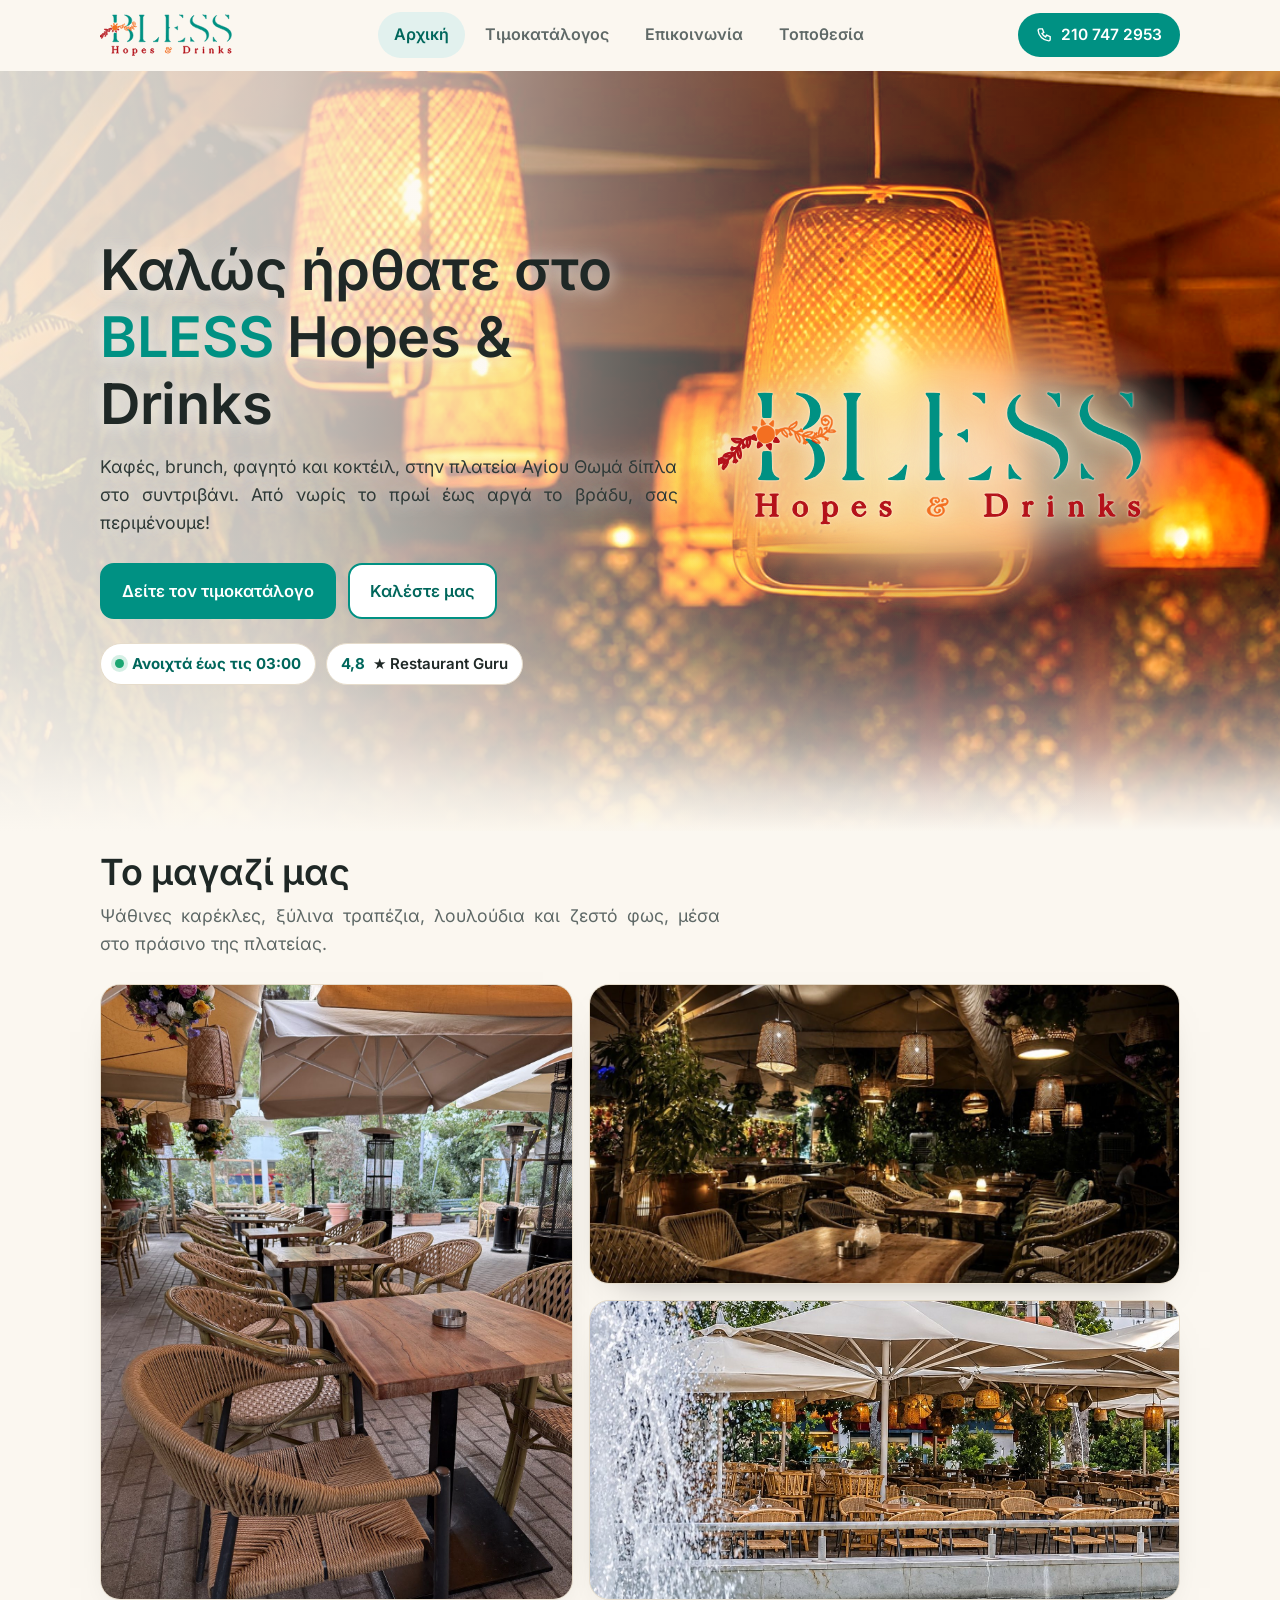
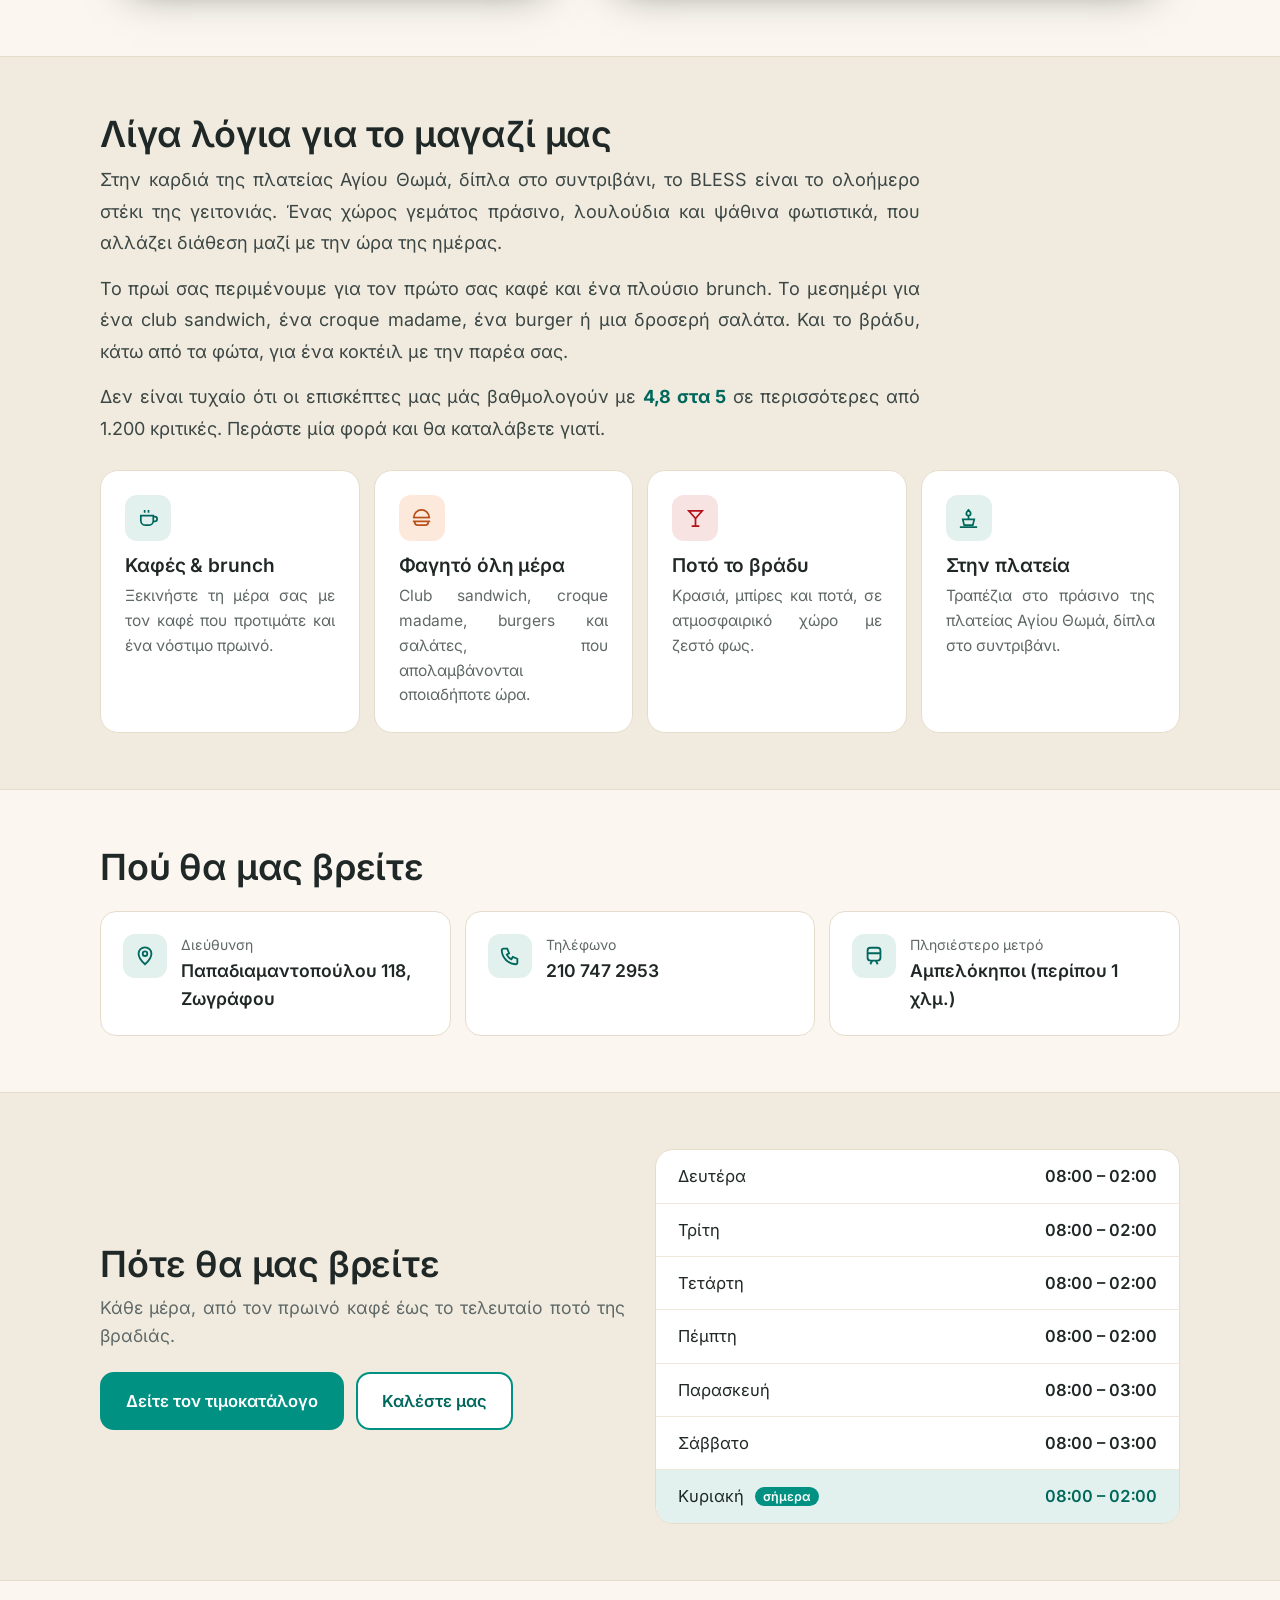
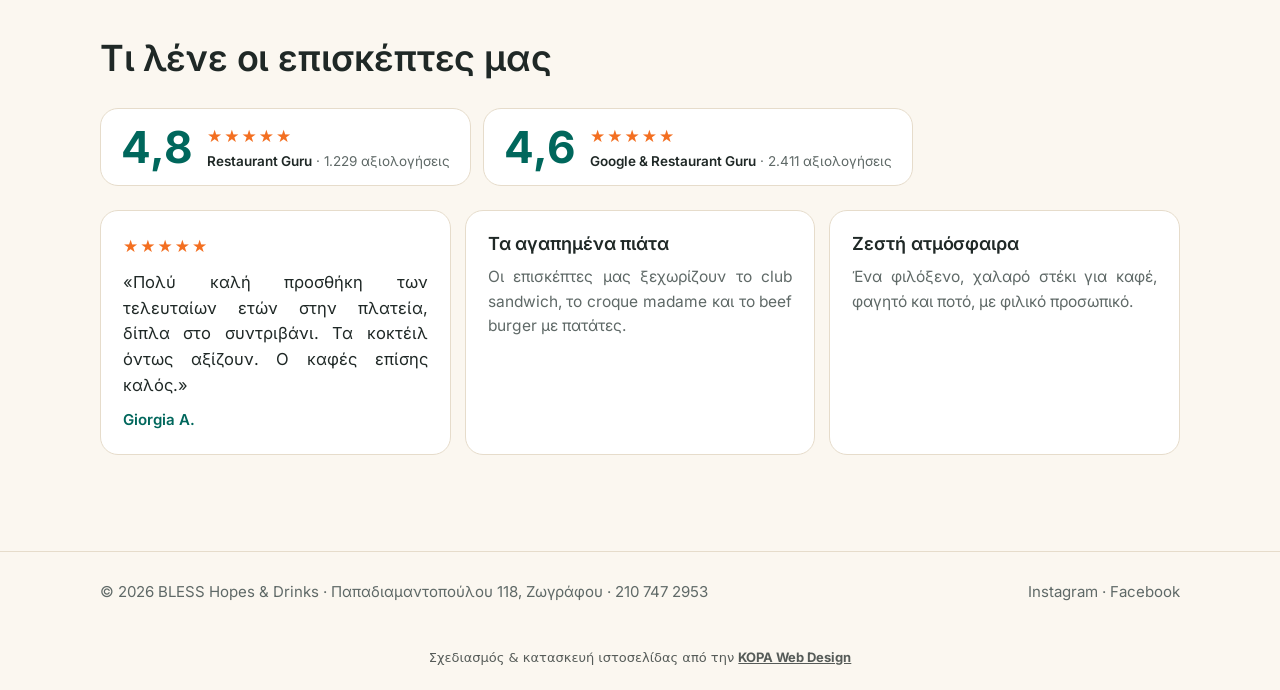
